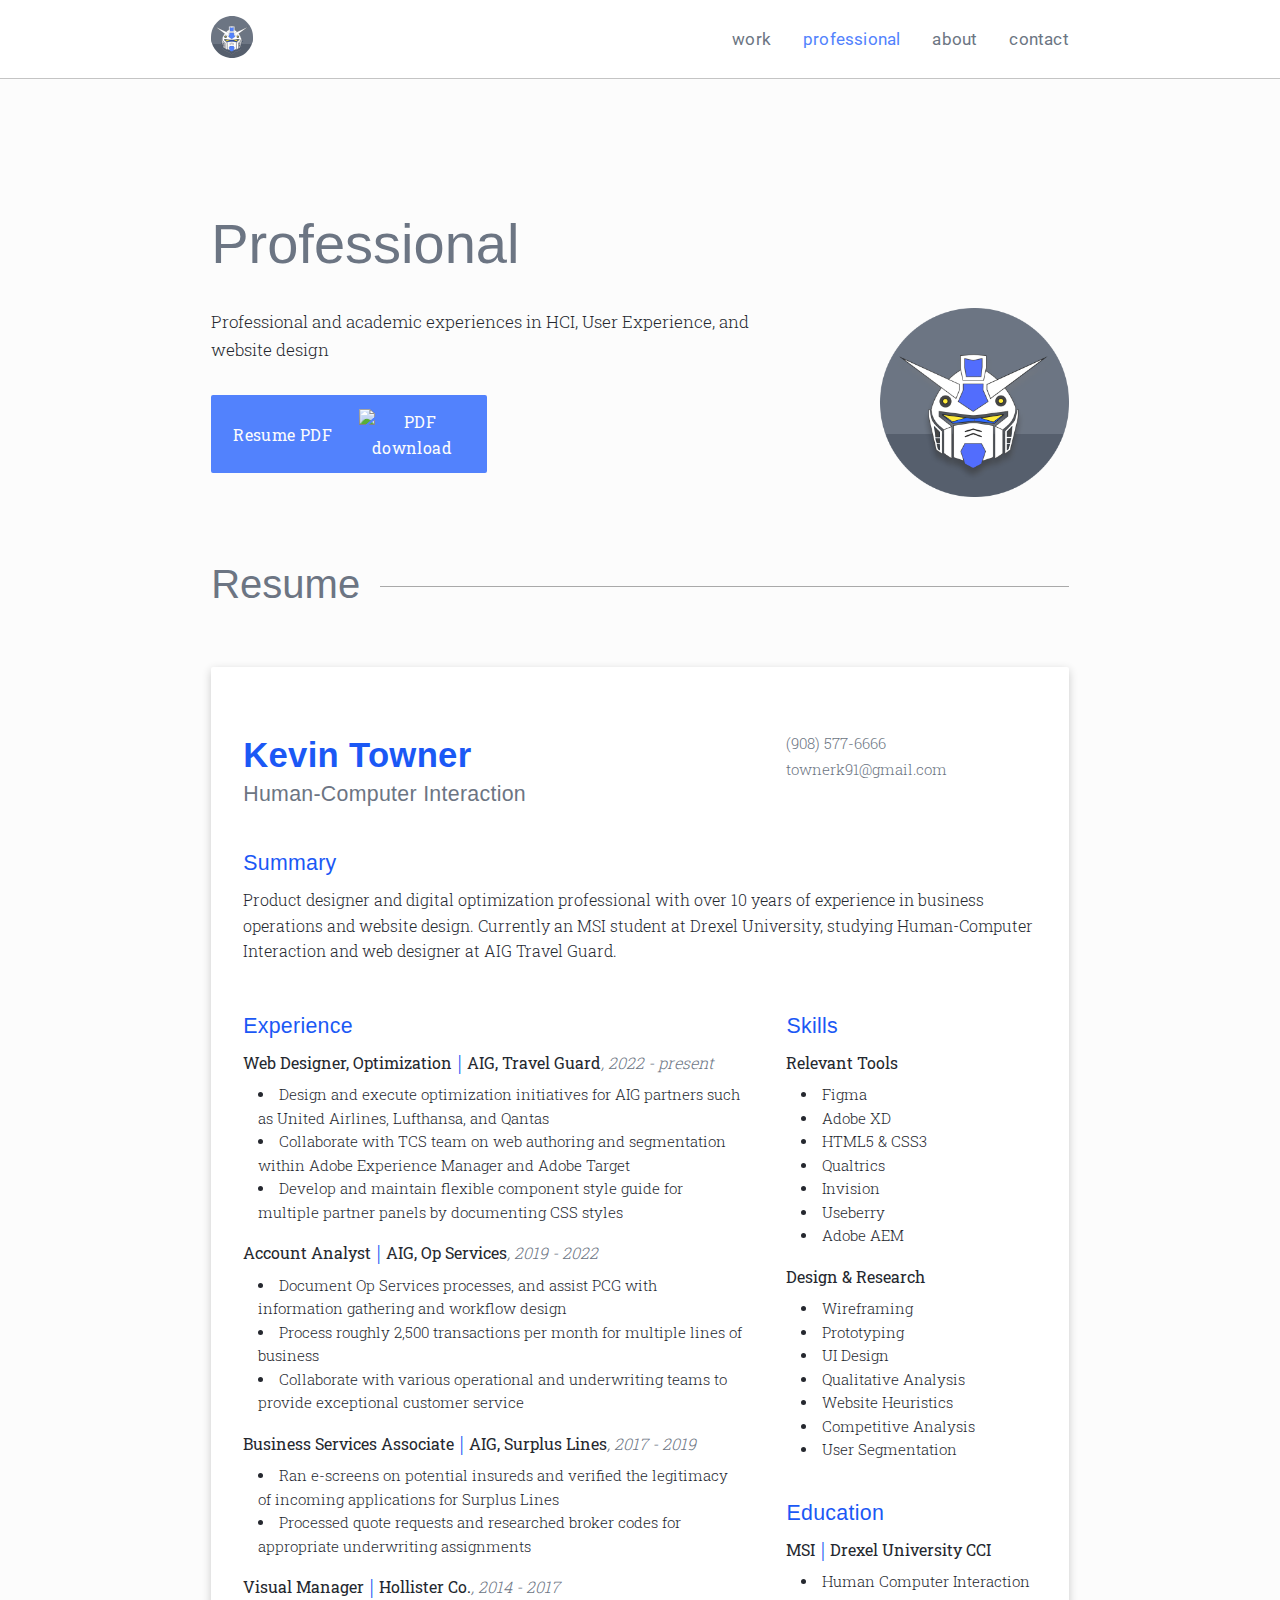
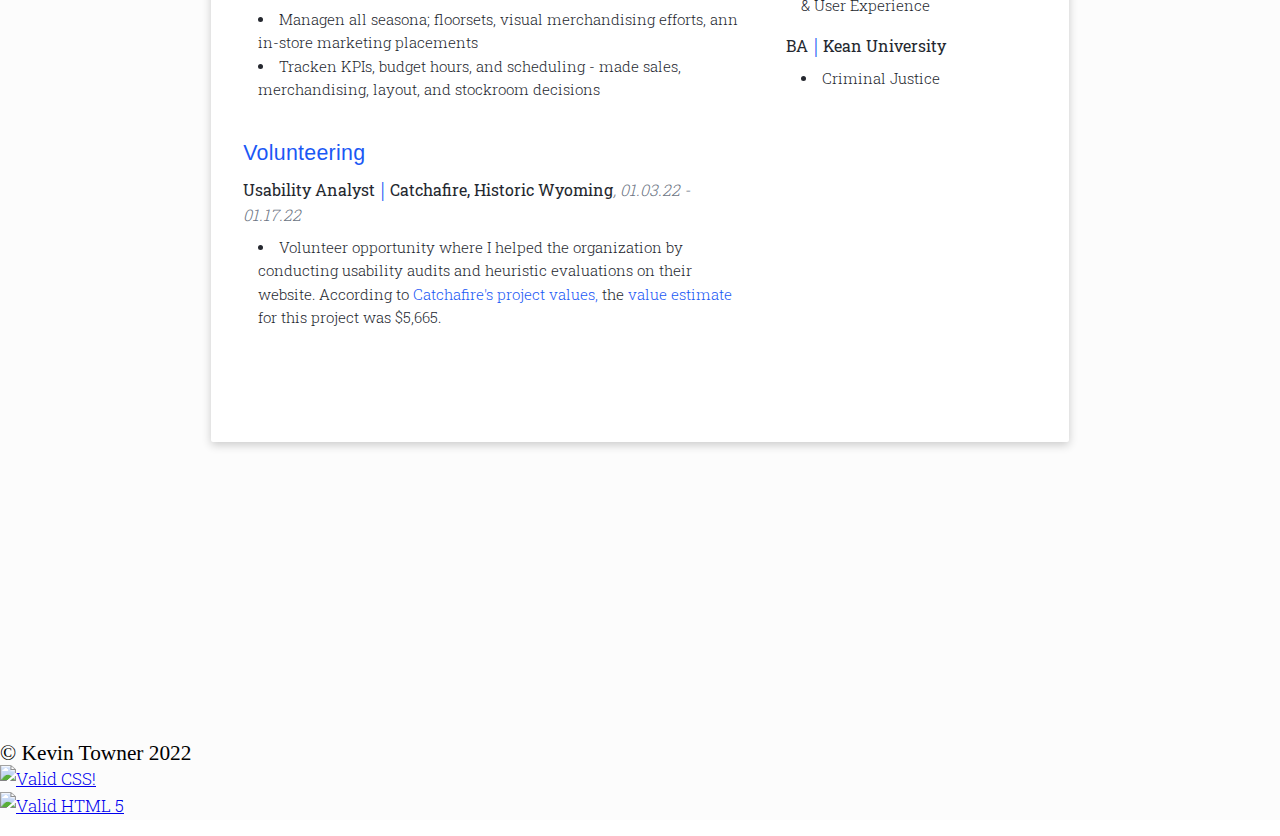
==== public/professional.html @ 89727ced "gege" ====
<!DOCTYPE html>
<html lang="en">
<head>

  <!--meta-->
  <meta charset="UTF-8">
  <meta name="viewport" content="width=device-width, initial-scale=1.0">
  <meta http-equiv="X-UA-Compatible" content="ie=edge">

  <!--FAVICON-->
  <link rel="apple-touch-icon" sizes="180x180" href="../assets/images/branding/favicon_io/apple-touch-icon.png">
  <link rel="icon" type="image/png" sizes="32x32" href="../assets/images/branding/favicon_io/apple-touch-icon.png">
  <link rel="icon" type="image/png" sizes="16x16" href="../assets/images/branding/favicon_io/apple-touch-icon.png">
  <link rel="manifest" href="favicon_io/site.webmanifest">

  <!--Style-->
  <link rel="stylesheet" type="text/css" href="../assets/css/reset.css">
  <link rel="stylesheet" type="text/css" href="../assets/css/nav/style.css">
  <link rel="stylesheet" type="text/css" href="../assets/css/nav/media.css">
  <link rel="stylesheet" type="text/css" href="../assets/css/professional/style.css">
  <link rel="stylesheet" type="text/css" href="../assets/css/professional/media.css">
  <link rel="stylesheet" type="text/css" href="../assets/css/foot/style.css">
  <link rel="stylesheet" type="text/css" href="../assets/css/foot/media.css">

  <!--fonts-->
<link rel="preconnect" href="https://fonts.googleapis.com">
<link rel="preconnect" href="https://fonts.gstatic.com" crossorigin>
<link href="https://fonts.googleapis.com/css2?family=Libre+Barcode+39+Extended&family=Roboto+Slab:wght@100;200;300;400;500&family=Roboto:wght@100;300;400;500;700;900&display=swap" rel="stylesheet">

  <!-- Global site tag (gtag.js) - Google Analytics -->
<script async src="https://www.googletagmanager.com/gtag/js?id=G-0P7SDXF3EZ"></script>
<script>
  window.dataLayer = window.dataLayer || [];

  function gtag() {
    dataLayer.push(arguments);
  }
  gtag('js', new Date());

  gtag('config', 'G-0P7SDXF3EZ');
</script>


  <title>Resume</title>

</head>
<body>
  <nav>
    <div class="navigation-section" id="navigation-left">
      <a style="margin-bottom:0;" href= "../index.html"><img id="logo" src="../assets/images/branding/gundam-logo.svg" alt="mini gundam logo"></a>
      <!-- <span class="barcode">KEVIN</span> -->
    </div>
    <div class="navigation-section" id="navigation-right">
      <label for="toggle">☰</label>
      <input type="checkbox" id="toggle">
      <ul id="menu">
        <li><a id="anchor-work" href= "work.html">work</a></li>
        <li><a style="color:#5282FD;" id="anchor-resume" href="resume.html">professional</a></li>
        <li><a id="anchor-about" href = "about.html">about</a></li>
        <li><a id="anchor-contact" href= "contact.html">contact</a></li>
      </ul>
    </div>
  </nav>
  <div class="container-screen_content-67">
    <div id="headline"><h1>Professional</h1></div>
    <div class="row" id="row-header">
      <div>
        <!-- <h4>Welcome to my page</h4> -->
        <p>Professional and academic experiences in HCI, User Experience, and website design</p>
        <div class="button-row">
          <form rel="link to resume" target="_blank" action="../assets/images/misc/resume-mast.pdf">
            <button id="button-1" class="button-CTA">
              <span>Resume PDF</span>
              <span><img src="../assets/images/branding/pdf.png" alt="PDF download"></span>
            </button>
          </form>
        </div>
      </div>
      <div>
        <a target="blank" rel="Gundam inspired logo" href="">
          <img id="gundam-logo" src="../assets/images/branding/RX-78-2_blue.png" alt="Gundam inspired logo created in Figma">
        </a>
      </div>
      <div id="row-case_studies-anchor"></div><!--Anchor - Projects-->
    </div>
    <h2><span>Resume</span></h2>
    <div class="row" id="row-resume_content">
      <div class="row-70_30-primary">
        <div>
          <h4>Kevin Towner</h4>
          <h5 id="header-h5">Human-Computer Interaction</h5>
        </div>
        <div>
          <ul>
            <li><a href="tel:19085776666">(908) 577-6666</a></li>
            <li><a href="emailto:kevintowner@gmail.com">townerk91@gmail.com</a></li>
          </ul>
        </div>
      </div>
      <div class="row-100-primary">
        <h5>Summary</h5>
        <p>Product designer and digital optimization professional with over 10 years of experience in business operations and website design. Currently an MSI student at Drexel University, studying Human-Computer Interaction and web designer at AIG Travel Guard.</p>
      </div>
      <div class="row-70_30-primary">
        <div id="column-jobs">
          <h5>Experience</h5>
          <div>
            <span class="job-title">Web Designer, Optimization</span><span class="divider"> | </span><span class="company-name">AIG, Travel Guard</span><span class="job-dates">, 2022 - present</span>
            <ul>
              <li>Design and execute optimization initiatives for AIG partners such as United Airlines, Lufthansa, and Qantas</li>
              <li>Collaborate with TCS team on web authoring and segmentation within Adobe Experience Manager and Adobe Target</li>
              <li>Develop and maintain flexible component style guide for multiple partner panels by documenting CSS styles</li>
            </ul>
          </div>
          <div>
            <span class="job-title">Account Analyst</span><span class="divider"> | </span><span class="company-name">AIG, Op Services</span><span class="job-dates">, 2019 - 2022</span>
            <ul>
              <li>Document Op Services processes, and assist PCG with information gathering and workflow design</li>
              <li>Process roughly 2,500 transactions per month for multiple lines of business</li>
              <li>Collaborate with various operational and underwriting teams to provide exceptional customer service</li>
            </ul>
          </div>
          <div>
            <span class="job-title">Business Services Associate</span><span class="divider"> | </span><span class="company-name">AIG, Surplus Lines</span><span class="job-dates">, 2017 - 2019</span>
            <ul>
              <li>Ran e-screens on potential insureds and verified the legitimacy of incoming applications for Surplus Lines</li>
              <li> Processed quote requests and researched broker codes for appropriate underwriting assignments</li>
            </ul>
          </div>
          <div>
            <span class="job-title">Visual Manager</span><span class="divider"> | </span><span class="company-name">Hollister Co.</span><span class="job-dates">, 2014 - 2017</span>
            <ul>
              <li>Managen all seasona; floorsets, visual merchandising efforts, ann in-store marketing placements</li>
              <li>Tracken KPIs, budget hours, and scheduling - made sales, merchandising, layout, and stockroom decisions</li>
            </ul>
          </div>
          <br>
          <h5>Volunteering</h5>
          <div>
            <span class="job-title">Usability Analyst</span><span class="divider"> | </span><span class="company-name">Catchafire, Historic Wyoming</span><span class="job-dates">, 01.03.22 -   01.17.22</span>
            <ul>
              <li>Volunteer opportunity where I helped the organization by conducting usability audits and heuristic evaluations on their website. According to <a target="_blank" href="https://www.catchafire.org/blog/evolving-how-we-calculate-catchafires-project-values-8eaa200b906/">Catchafire's project values, </a>the <a target="_blank" href="https://www.catchafire.org/impact/match/2913393/alliance-for-historic-wyoming--website-usability-audit/">value estimate </a>for this project was $5,665.</li>
            </ul>
          </div>
        </div>
        <div id="column-skills">
          <h5>Skills</h5>
          <div>
            <span class="job-title">Relevant Tools</span>
            <ul>
              <li>Figma</li>
              <li>Adobe XD</li>
              <li>HTML5 &amp; CSS3</li>
              <li>Qualtrics</li>
              <li>Invision</li>
              <li>Useberry</li>
              <li>Adobe AEM</li>
            </ul>
          </div>
          <div>
            <span class="job-title">Design &amp; Research</span>
            <ul>
              <li>Wireframing</li>
              <li>Prototyping</li>
              <li>UI Design</li>
              <li>Qualitative Analysis</li>
              <li>Website Heuristics</li>
              <li>Competitive Analysis</li>
              <li>User Segmentation</li>
            </ul>
          </div>
          <br>
          <h5>Education</h5>
          <div>
            <span class="job-title">MSI</span><span class="divider"> | </span><span class="company-name">Drexel University CCI</span>
            <ul>
              <li>Human Computer Interaction &amp; User Experience</li>
            </ul>
          </div>
          <div>
            <span class="job-title">BA</span><span class="divider"> | </span><span class="company-name">Kean University</span>
            <ul>
              <li>Criminal Justice</li>
            </ul>
          </div>
        </div>
      </div>
    </div>
  </div>
  <footer>
    <div>
      <span class = "copyright">&copy; Kevin Towner 2022</span>
      <ul>
        <li>
          <a target="_blank" href="https://jigsaw.w3.org/css-validator/validator?uri=https://kevin-towner.github.io/website_2022/public/resume.html">
            <img style="border:0;width:54px;height:32px" src="../assets/images/misc/validate-css.png" alt="Valid CSS!">
          </a>
        </li>
        <li>
          <a target="_blank" href="https://validator.w3.org/nu/?doc=https://kevin-towner.github.io/website_2022/public/resume.html">
          <img src="../assets/images/misc/validate-html.png" alt="Valid HTML 5" style="border:0;width:54px;height:32px">
          </a>
        </li>
      </ul>
    </div>
  </footer>
</body>
</html>
---- assets/css/nav/style.css ----
nav{
    display:flex;
    flex-direction:row;
    justify-content:space-between;
    padding:16px 0 16px 0;
    background-color:#FFF;
    width:100%;
    border-bottom:1px solid #c4c4c4;
    top:0;
    position:fixed;
    z-index:1;
    align-items:center;
  }
  
  label{
    margin:auto;
    text-align:center;
    display:none;
  }
  
  .barcode{
    margin-left:16.5vw;
    font-size: 24pt;
    color:#565F6D;
    font-weight:400;
    font-family: 'Libre Barcode 39 Extended', cursive;
  }
  
  #navigation-left{
    align-items:center;
  
  }
  #navigation-right{
    align-items:center;
  }
  #logo{
    height:42px;
    margin-left:16.5vw;
  }
  #navigation-h1{
    font-size:16.5pt;
    font-weight:400;
    color:#B41AB7;
    margin-left:1em;
    display:none;
  }
  
  #toggle{
    display:none;
  }
  
  #menu{
    display:inline-flex;
    margin:0;
    /* margin-right:3vw; */
    margin-right:16.5vw;
    list-style-type:none;
  }
  #menu > li:nth-child(1){
    margin-right:32px;
    justify-content:space-between;
  }
  #menu > li:nth-child(2){
    margin-right:32px;
  }
  #menu > li:nth-child(3){
    margin-right:32px;
  }
  
  #menu > li > a{
    font-size: 13pt;
    color:#6C7583;
    font-weight:400;
    font-family: 'Roboto', sans-serif;
    letter-spacing:.2px;
    text-decoration:none;
    transition:.5s;
  }
  
  #menu > li > a:hover{
    color:#0047FF;
  }
  
  /* .font-bold-nav{
    font-weight:400 !important;
    color:#0047FF !important;
  } */
---- assets/css/nav/media.css ----
@media screen  and (min-width:1824px) {
    nav{
  
    }
  
    #logo{
      margin-left:25vw;
    }
    #menu{
      margin-right:25vw;
    }
  }
  
  @media screen and (max-width:1281px) { /* big landscape tablets, laptops, and desktops */
  
  }
  
  @media screen and (max-width:1025px) {
  
    label{
      margin:auto;
      text-align:center;
      display:none;
    }
    #logo{
      margin-left:16.7vw;
      margin-left:5vw;
    }
  
    #toggle{
      display:none;
      margin-left:5vw;
    }
  
    #menu{
      margin-right:5vw;
    }
  }
  
  
  @media screen and (max-width:801px)  { /* tablet, landscape iPad, lo-res laptops ands desktops */
    #logo{
      height:32px;
      margin-left:5vw;
    }
  }
  
  @media screen and (max-width:600px)  { /* portrait tablets, portrait iPad, e-readers (Nook/Kindle), landscape 800x480 phones (Android) */
  
  
    #logo{
      height:40px;
      margin-left:10vw;
    }
  
    #menu{
      margin-right:5vw;
      padding:0;
    }
    /* nav{
      width:100%;
      position:fixed;
      z-index:1;
      background-color:#fff;
      margin:0;
      padding:15px 0 15px 0;
      box-shadow: none;
      border-bottom:0;
    } */
  }
  
  @media screen and (max-width:600px)  { /* smartphones, portrait iPhone, portrait 480x320 phones (Android) */
    label{
      display:block;
      cursor:pointer;
      font-size:32px;
      color:#8e8e8e;
      float:right;
      margin-right:10vw;
    }
    label:hover{
      color:#7558C8;
    }
  
    nav{
      width:100%;
      position:fixed;
      z-index:1;
      background-color:#fff;
      margin:0;
      padding:5px 0 6px 0;
    }
  
    #navigation-h1{
      display:block;
    }
  
    #logo{
    }
  
    #home-container-all{
      display:grid;width:100%;
      margin:auto;
    }
  
    #toggle{
      display: none;
      height:32px;
      margin-right:10vw !important;
    }
  
    #menu{
      display:none;
      height:24px;
      margin-right:10vw;
    }
  
    #toggle:checked + #menu{
      display:block;
      z-index:1;
      position:absolute;
      height:500vh;
      margin-top:2.5em;
      background-color:#fff;
      text-align:center;
      width:100%;
      left:0;
      top:0;
    }
  
  
    #menu > li > a {
      display:block;
      font-size:18pt;
      padding:36px 0 36px 0;
      text-align: center
    }
    #menu > li:nth-child(1){
      margin-right:0em;
    }
    #menu > li:nth-child(2){
      margin-right:0em;
    }
    #menu > li:nth-child(3){
      margin-right:0em;
    }
    #menu > li:nth-child(4){
      margin-right:0em;
    }
    #menu > li:nth-child(5){
      margin-right:0em;
    }
  
    #anchor-index{
      padding:0  0 0;
    }
  
    #anchor-about{
      padding:0 0 0 0;
    }
  
    #anchor-portfolio{
      padding:0 0 0 0;
    }
  
    #anchor-contact{
      padding:0 0 0 0;
    }
  
  }
---- assets/css/professional/style.css ----
@keyframes fadeInAnimation {
    0% {
      opacity: 0;
    }
    100% {
      opacity: 1;
    }
  }
  /* - - - -CONTAINERS - - - - - */
  .container-screen_content-67 {
    display: flex;
    flex-direction: column;
    padding: 24vh 0 24vh 0;
    width: 67%;
    margin: auto;
    animation: fadeInAnimation ease 1.3s;
    animation-iteration-count: 1;
    animation-fill-mode: forwards;
  }
  .container-body-100 {
    margin: 0 auto;
    background: #FCFCFC;
    z-index: 0;
    min-height: 100%;
  }
  .row {
    margin-bottom: 4em;
  }
  .row-33_33_33-primary {
    display: grid;
    grid-template-columns: 1fr 1fr 1fr;
    grid-gap: 0.5em;
  }
  .row-33_33_33-primary div a {
    position: relative;
    display: inline-block;
    vertical-align: middle;
    margin: 0;
  }
  .row-33_33_33-primary div a img {
    max-width: 100%;
    min-width: 100%;
    min-height: 250px;
    border-radius: 2px;
  }
  .row-33_33_33-primary div a h4 {
    line-height: initial;
    text-align: center;
    top: 0;
    left: 0;
    right: 0;
    bottom: 0;
    margin: auto;
    position: absolute;
    background: #1B58F5;
    color: #fff;
    opacity: 0;
    transition: 0.3s;
    margin-block-end: 0;
    padding: 20% 1em 0 1em;
  }
  .row-33_33_33-primary div a h4 span {
    font-weight: 300;
    font-size: 14pt;
    width: 90%;
    padding-top: 0;
  }
  .row-33_33_33-primary div a h4:hover {
    opacity: 0.92;
  }
  .row-33_33_33-primary div .font-caption {
    display: none;
  }
  .row-70_30-primary {
    display: grid;
    grid-template-columns: 2fr 1fr;
    grid-gap: 2em;
    margin-bottom: 1.5em;
  }
  .row-100-primary {
    display: grid;
    grid-template-columns: 1fr;
    margin-bottom: 1.5em;
  }
  .image-column {
    display: flex;
    flex-direction: column;
  }
  /* - - - - FONTS - - - - - - */
  .font-heading_text-h1 {
    font-family: 'Roboto Flex', sans-serif;
    font-weight: 400;
    font-size: 42pt;
    color: #6C7583;
    margin: 0 0 36px;
  }
  .font-heading_text-h2 {
    font-family: 'Roboto Flex', sans-serif;
    font-weight: 400;
    font-size: 30pt;
    text-align: left;
    color: #6C7583;
    border-bottom: 1px solid #a9a9a9;
    line-height: 0.1em;
    margin: 0 0 2em 0;
  }
  .font-heading_text-h2 span {
    background: #FCFCFC;
    padding: 0 0.5em 0 0px;
  }
  .font-heading_text-h3 {
    font-family: 'Roboto Flex', sans-serif;
    font-weight: 300;
    font-size: 26pt;
    margin: 0 0 18px 0;
    text-align: left;
    line-height: 140%;
    color: #6C7583;
  }
  .font-heading_text-h4 {
    font-family: 'Roboto Flex', sans-serif;
    font-weight: 600;
    font-size: 20pt;
    letter-spacing: 0.3px;
    margin: 0 0 12px 0;
    text-align: left;
    line-height: 140%;
    color: #6C7583;
  }
  .font-heading_text-h5 {
    font-family: 'Roboto Flex', sans-serif;
    font-weight: 500;
    font-size: 16pt;
    letter-spacing: 0.3px;
    margin: 0 0 12px 0;
    text-align: left;
    line-height: 140%;
    color: #6C7583;
  }
  .font-body_text-p {
    font-family: 'Roboto Slab', serif;
    margin: 0;
    font-size: 13pt;
    line-height: 160%;
    font-weight: 300;
    color: #25282F;
    margin: 0 0 16px 0;
  }
  .font-hyperlink_text {
    font-family: 'Roboto Slab', serif;
    margin: 0;
    font-size: 13pt;
    line-height: 160%;
    color: #25282F;
    margin: 0 0 16px 0;
    text-decoration: none;
    font-weight: 300;
    font-size: 12.5pt;
  }
  .font-hyperlink_text:hover {
    text-decoration: underline;
    color: #2E69FF;
  }
  .font-hyperlink_in-text {
    font-family: 'Roboto Slab', serif;
    margin: 0;
    font-size: 13pt;
    line-height: 160%;
    color: #25282F;
    margin: 0 0 16px 0;
    color: #2E69FF;
    text-decoration: none;
    font-weight: 300;
    font-size: 14pt;
  }
  .font-hyperlink_in-text:hover {
    text-decoration: underline;
    color: #2E69FF;
  }
  .font-caption {
    color: #25282F;
    font-family: 'Roboto Slab', serif;
    font-size: 11pt;
    line-height: 140%;
    font-weight: 300;
  }
  .font-italic {
    font-style: italic;
    font-size: 12.5pt;
  }
  .font-bold {
    font-weight: 400;
  }
  .highlight {
    font-weight: 400;
    color: #6C7583;
  }
  html {
    background: #FFF;
  }
  body {
    margin: 0 auto;
    background: #FCFCFC;
    z-index: 0;
    min-height: 100%;
    font-size: 16pt;
  }
  h1 {
    font-family: 'Roboto Flex', sans-serif;
    font-weight: 400;
    font-size: 42pt;
    color: #6C7583;
    margin: 0 0 36px;
  }
  h2 {
    font-family: 'Roboto Flex', sans-serif;
    font-weight: 400;
    font-size: 30pt;
    text-align: left;
    color: #6C7583;
    border-bottom: 1px solid #a9a9a9;
    line-height: 0.1em;
    margin: 0 0 2em 0;
  }
  h2 span {
    background: #FCFCFC;
    padding: 0 0.5em 0 0px;
  }
  h3 {
    font-family: 'Roboto Flex', sans-serif;
    font-weight: 300;
    font-size: 26pt;
    margin: 0 0 18px 0;
    text-align: left;
    line-height: 140%;
    color: #6C7583;
  }
  h4 {
    font-family: 'Roboto Flex', sans-serif;
    font-weight: 600;
    font-size: 20pt;
    letter-spacing: 0.3px;
    margin: 0 0 12px 0;
    text-align: left;
    line-height: 140%;
    color: #6C7583;
  }
  h5 {
    font-family: 'Roboto Flex', sans-serif;
    font-weight: 500;
    font-size: 16pt;
    letter-spacing: 0.3px;
    margin: 0 0 12px 0;
    text-align: left;
    line-height: 140%;
    color: #6C7583;
  }
  p {
    font-family: 'Roboto Slab', serif;
    margin: 0;
    font-size: 13pt;
    line-height: 160%;
    font-weight: 300;
    color: #25282F;
    margin: 0 0 16px 0;
  }
  ul {
    font-family: 'Roboto Slab', serif;
    margin: 0;
    font-size: 13pt;
    line-height: 160%;
    font-weight: 300;
    color: #25282F;
    margin: 0 0 16px 0;
  }
  #row-header {
    display: grid;
    grid-template-columns: 2fr 1fr;
  }
  #row-header div p {
    margin-bottom: 32px;
  }
  #row-header div a img {
    width: 66%;
    float: right;
  }
  #row-header div .button-row form button {
    background-color: #5282FD;
    border: 2px solid #5282FD;
    border-radius: 2px;
    padding: 12px 20px 10px 20px;
    transition: 0.3s;
    display: inline-flex;
    align-items: center;
  }
  #row-header div .button-row form button span {
    font-family: 'Roboto Slab', serif;
    margin: 0;
    font-size: 13pt;
    line-height: 160%;
    font-weight: 300;
    color: #25282F;
    margin: 0 0 16px 0;
    margin-bottom: 0;
    font-weight: 400;
    font-size: 12pt;
    letter-spacing: 0.4px;
    margin-left: 0;
    color: #FCFCFC;
  }
  #row-header div .button-row form button span img {
    width: 80%;
    float: right;
  }
  #row-header div .button-row form button:hover {
    color: #FFF;
    background-color: #1B58F5;
    border: 2px solid #1B58F5;
    cursor: pointer;
  }
  #row-resume_content {
    background-color: #FFF;
    padding: 3em 1.5em 3em 1.5em;
    border-radius: 2px;
    box-shadow: 0 3px 10px rgba(0, 0, 0, 0.2);
  }
  #row-resume_content h4 {
    font-size: 26pt;
    margin-bottom: 0;
    color: #1B58F5;
  }
  #row-resume_content h5 {
    font-size: 16pt;
    color: #1B58F5;
  }
  #row-resume_content div p {
    font-size: 11pt;
  }
  #row-resume_content .row-100-primary h5 {
    font-size: 16pt;
    color: #1B58F5;
    margin-bottom: 8px;
  }
  #row-resume_content .row-100-primary p {
    font-size: 12pt;
  }
  #row-resume_content .row-70_30-primary div h5 {
    font-size: 16pt;
    color: #1B58F5;
    margin-bottom: 8px;
  }
  #row-resume_content .row-70_30-primary div #header-h5 {
    color: #6C7583;
    font-weight: 500;
  }
  #row-resume_content .row-70_30-primary div ul {
    font-family: 'Roboto Slab', serif;
    margin: 0;
    font-size: 13pt;
    line-height: 160%;
    font-weight: 300;
    color: #25282F;
    margin: 0 0 16px 0;
    font-size: 11pt;
  }
  #row-resume_content .row-70_30-primary div ul li {
    line-height: 180%;
  }
  #row-resume_content .row-70_30-primary div ul li a {
    text-decoration: none;
    color: #6C7583;
    transition: 0.3s;
  }
  #row-resume_content .row-70_30-primary div ul li a:hover {
    color: #1B58F5;
  }
  #row-resume_content .row-70_30-primary div p {
    font-size: 11pt;
  }
  #row-resume_content .row-70_30-primary #column-jobs div ul {
    font-family: 'Roboto Slab', serif;
    margin: 0;
    font-size: 13pt;
    line-height: 160%;
    font-weight: 300;
    color: #25282F;
    margin: 0 0 16px 0;
    font-size: 11pt;
    list-style-position: inside;
    list-style-type: disc;
    margin-top: 8px;
  }
  #row-resume_content .row-70_30-primary #column-jobs div ul li {
    line-height: 160%;
    margin-left: 1em;
  }
  #row-resume_content .row-70_30-primary #column-jobs div ul li a {
    text-decoration: none;
    color: #1B58F5;
  }
  #row-resume_content .row-70_30-primary #column-jobs div ul li a:hover {
    text-decoration: underline;
    color: #1B58F5;
  }
  #row-resume_content .row-70_30-primary #column-jobs div .divider {
    color: #1B58F5;
  }
  #row-resume_content .row-70_30-primary #column-jobs div .job-title {
    font-family: 'Roboto Slab', serif;
    margin: 0;
    font-size: 13pt;
    line-height: 160%;
    font-weight: 300;
    color: #25282F;
    margin: 0 0 16px 0;
    font-size: 12pt;
    font-weight: 400;
  }
  #row-resume_content .row-70_30-primary #column-jobs div .company-name {
    font-family: 'Roboto Slab', serif;
    margin: 0;
    font-size: 13pt;
    line-height: 160%;
    font-weight: 300;
    color: #25282F;
    margin: 0 0 16px 0;
    font-size: 12pt;
    font-weight: 400;
  }
  #row-resume_content .row-70_30-primary #column-jobs div .job-dates {
    font-family: 'Roboto Slab', serif;
    margin: 0;
    font-size: 13pt;
    line-height: 160%;
    font-weight: 300;
    color: #25282F;
    margin: 0 0 16px 0;
    font-size: 12pt;
    font-style: italic;
    color: #6C7583;
  }
  #row-resume_content .row-70_30-primary #column-skills div ul {
    font-family: 'Roboto Slab', serif;
    margin: 0;
    font-size: 13pt;
    line-height: 160%;
    font-weight: 300;
    color: #25282F;
    margin: 0 0 16px 0;
    font-size: 11pt;
    list-style-position: inside;
    list-style-type: disc;
    margin-top: 8px;
  }
  #row-resume_content .row-70_30-primary #column-skills div ul li {
    line-height: 160%;
    margin-left: 1em;
  }
  #row-resume_content .row-70_30-primary #column-skills div ul li a {
    text-decoration: none;
    color: #25282F;
    font-weight: 400;
  }
  #row-resume_content .row-70_30-primary #column-skills div ul li a:hover {
    text-decoration: underline;
    color: #1B58F5;
  }
  #row-resume_content .row-70_30-primary #column-skills div .divider {
    color: #1B58F5;
  }
  #row-resume_content .row-70_30-primary #column-skills div .job-title {
    font-family: 'Roboto Slab', serif;
    margin: 0;
    font-size: 13pt;
    line-height: 160%;
    font-weight: 300;
    color: #25282F;
    margin: 0 0 16px 0;
    font-size: 12pt;
    font-weight: 400;
  }
  #row-resume_content .row-70_30-primary #column-skills div .company-name {
    font-family: 'Roboto Slab', serif;
    margin: 0;
    font-size: 13pt;
    line-height: 160%;
    font-weight: 300;
    color: #25282F;
    margin: 0 0 16px 0;
    font-size: 12pt;
    font-weight: 400;
  }
  #row-resume_content .row-70_30-primary #column-skills div .job-dates {
    font-family: 'Roboto Slab', serif;
    margin: 0;
    font-size: 13pt;
    line-height: 160%;
    font-weight: 300;
    color: #25282F;
    margin: 0 0 16px 0;
    font-size: 12pt;
    font-style: italic;
    color: #6C7583;
  }
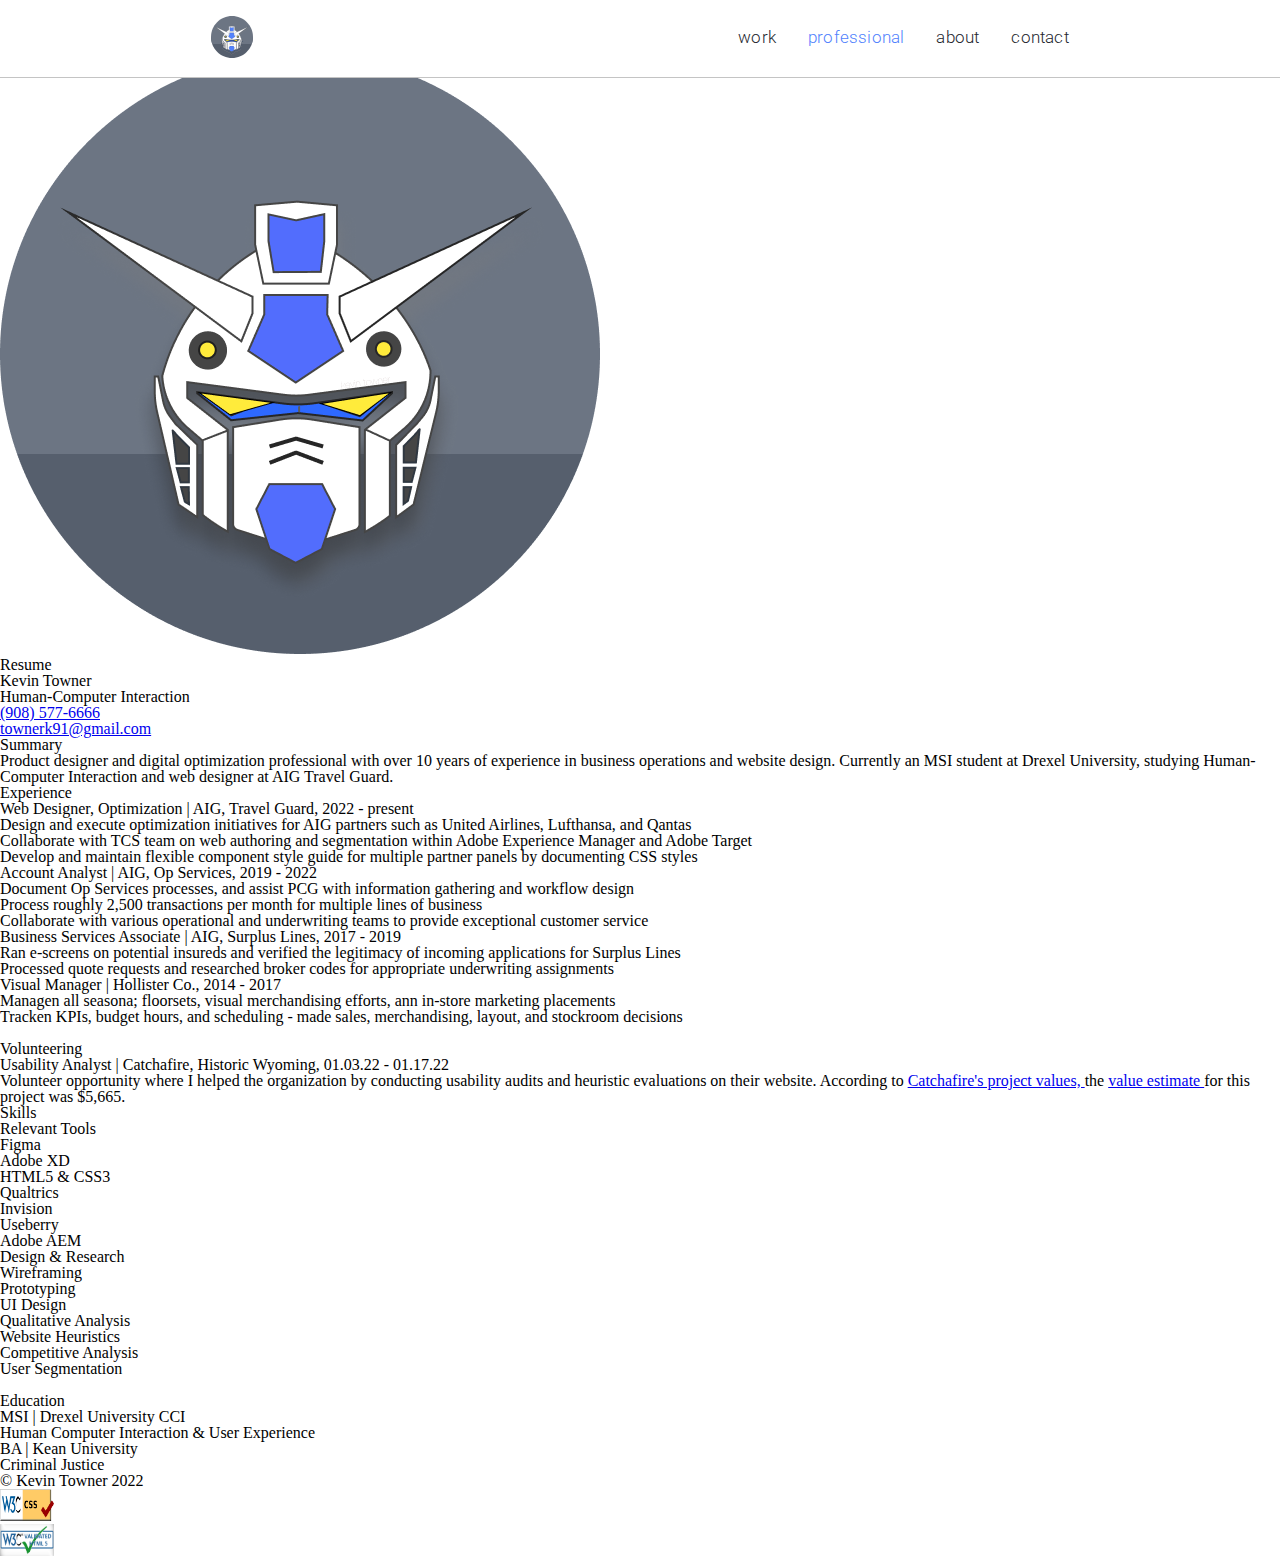
==== commit f8910523: "Save" ====
--- a/public/professional.html
+++ b/public/professional.html
@@ -1,208 +1,208 @@
-<!DOCTYPE html>
-<html lang="en">
-<head>
-
-  <!--meta-->
-  <meta charset="UTF-8">
-  <meta name="viewport" content="width=device-width, initial-scale=1.0">
-  <meta http-equiv="X-UA-Compatible" content="ie=edge">
-
-  <!--FAVICON-->
-  <link rel="apple-touch-icon" sizes="180x180" href="../assets/images/branding/favicon_io/apple-touch-icon.png">
-  <link rel="icon" type="image/png" sizes="32x32" href="../assets/images/branding/favicon_io/apple-touch-icon.png">
-  <link rel="icon" type="image/png" sizes="16x16" href="../assets/images/branding/favicon_io/apple-touch-icon.png">
-  <link rel="manifest" href="favicon_io/site.webmanifest">
-
-  <!--Style-->
-  <link rel="stylesheet" type="text/css" href="../assets/css/reset.css">
-  <link rel="stylesheet" type="text/css" href="../assets/css/nav/style.css">
-  <link rel="stylesheet" type="text/css" href="../assets/css/nav/media.css">
-  <link rel="stylesheet" type="text/css" href="../assets/css/professional/style.css">
-  <link rel="stylesheet" type="text/css" href="../assets/css/professional/media.css">
-  <link rel="stylesheet" type="text/css" href="../assets/css/foot/style.css">
-  <link rel="stylesheet" type="text/css" href="../assets/css/foot/media.css">
-
-  <!--fonts-->
-<link rel="preconnect" href="https://fonts.googleapis.com">
-<link rel="preconnect" href="https://fonts.gstatic.com" crossorigin>
-<link href="https://fonts.googleapis.com/css2?family=Libre+Barcode+39+Extended&family=Roboto+Slab:wght@100;200;300;400;500&family=Roboto:wght@100;300;400;500;700;900&display=swap" rel="stylesheet">
-
-  <!-- Global site tag (gtag.js) - Google Analytics -->
-<script async src="https://www.googletagmanager.com/gtag/js?id=G-0P7SDXF3EZ"></script>
-<script>
-  window.dataLayer = window.dataLayer || [];
-
-  function gtag() {
-    dataLayer.push(arguments);
-  }
-  gtag('js', new Date());
-
-  gtag('config', 'G-0P7SDXF3EZ');
-</script>
-
-
-  <title>Resume</title>
-
-</head>
-<body>
-  <nav>
-    <div class="navigation-section" id="navigation-left">
-      <a style="margin-bottom:0;" href= "../index.html"><img id="logo" src="../assets/images/branding/gundam-logo.svg" alt="mini gundam logo"></a>
-      <!-- <span class="barcode">KEVIN</span> -->
-    </div>
-    <div class="navigation-section" id="navigation-right">
-      <label for="toggle">☰</label>
-      <input type="checkbox" id="toggle">
-      <ul id="menu">
-        <li><a id="anchor-work" href= "work.html">work</a></li>
-        <li><a style="color:#5282FD;" id="anchor-resume" href="resume.html">professional</a></li>
-        <li><a id="anchor-about" href = "about.html">about</a></li>
-        <li><a id="anchor-contact" href= "contact.html">contact</a></li>
-      </ul>
-    </div>
-  </nav>
-  <div class="container-screen_content-67">
-    <div id="headline"><h1>Professional</h1></div>
-    <div class="row" id="row-header">
-      <div>
-        <!-- <h4>Welcome to my page</h4> -->
-        <p>Professional and academic experiences in HCI, User Experience, and website design</p>
-        <div class="button-row">
-          <form rel="link to resume" target="_blank" action="../assets/images/misc/resume-mast.pdf">
-            <button id="button-1" class="button-CTA">
-              <span>Resume PDF</span>
-              <span><img src="../assets/images/branding/pdf.png" alt="PDF download"></span>
-            </button>
-          </form>
-        </div>
-      </div>
-      <div>
-        <a target="blank" rel="Gundam inspired logo" href="">
-          <img id="gundam-logo" src="../assets/images/branding/RX-78-2_blue.png" alt="Gundam inspired logo created in Figma">
-        </a>
-      </div>
-      <div id="row-case_studies-anchor"></div><!--Anchor - Projects-->
-    </div>
-    <h2><span>Resume</span></h2>
-    <div class="row" id="row-resume_content">
-      <div class="row-70_30-primary">
-        <div>
-          <h4>Kevin Towner</h4>
-          <h5 id="header-h5">Human-Computer Interaction</h5>
-        </div>
-        <div>
-          <ul>
-            <li><a href="tel:19085776666">(908) 577-6666</a></li>
-            <li><a href="emailto:kevintowner@gmail.com">townerk91@gmail.com</a></li>
-          </ul>
-        </div>
-      </div>
-      <div class="row-100-primary">
-        <h5>Summary</h5>
-        <p>Product designer and digital optimization professional with over 10 years of experience in business operations and website design. Currently an MSI student at Drexel University, studying Human-Computer Interaction and web designer at AIG Travel Guard.</p>
-      </div>
-      <div class="row-70_30-primary">
-        <div id="column-jobs">
-          <h5>Experience</h5>
-          <div>
-            <span class="job-title">Web Designer, Optimization</span><span class="divider"> | </span><span class="company-name">AIG, Travel Guard</span><span class="job-dates">, 2022 - present</span>
-            <ul>
-              <li>Design and execute optimization initiatives for AIG partners such as United Airlines, Lufthansa, and Qantas</li>
-              <li>Collaborate with TCS team on web authoring and segmentation within Adobe Experience Manager and Adobe Target</li>
-              <li>Develop and maintain flexible component style guide for multiple partner panels by documenting CSS styles</li>
-            </ul>
-          </div>
-          <div>
-            <span class="job-title">Account Analyst</span><span class="divider"> | </span><span class="company-name">AIG, Op Services</span><span class="job-dates">, 2019 - 2022</span>
-            <ul>
-              <li>Document Op Services processes, and assist PCG with information gathering and workflow design</li>
-              <li>Process roughly 2,500 transactions per month for multiple lines of business</li>
-              <li>Collaborate with various operational and underwriting teams to provide exceptional customer service</li>
-            </ul>
-          </div>
-          <div>
-            <span class="job-title">Business Services Associate</span><span class="divider"> | </span><span class="company-name">AIG, Surplus Lines</span><span class="job-dates">, 2017 - 2019</span>
-            <ul>
-              <li>Ran e-screens on potential insureds and verified the legitimacy of incoming applications for Surplus Lines</li>
-              <li> Processed quote requests and researched broker codes for appropriate underwriting assignments</li>
-            </ul>
-          </div>
-          <div>
-            <span class="job-title">Visual Manager</span><span class="divider"> | </span><span class="company-name">Hollister Co.</span><span class="job-dates">, 2014 - 2017</span>
-            <ul>
-              <li>Managen all seasona; floorsets, visual merchandising efforts, ann in-store marketing placements</li>
-              <li>Tracken KPIs, budget hours, and scheduling - made sales, merchandising, layout, and stockroom decisions</li>
-            </ul>
-          </div>
-          <br>
-          <h5>Volunteering</h5>
-          <div>
-            <span class="job-title">Usability Analyst</span><span class="divider"> | </span><span class="company-name">Catchafire, Historic Wyoming</span><span class="job-dates">, 01.03.22 -   01.17.22</span>
-            <ul>
-              <li>Volunteer opportunity where I helped the organization by conducting usability audits and heuristic evaluations on their website. According to <a target="_blank" href="https://www.catchafire.org/blog/evolving-how-we-calculate-catchafires-project-values-8eaa200b906/">Catchafire's project values, </a>the <a target="_blank" href="https://www.catchafire.org/impact/match/2913393/alliance-for-historic-wyoming--website-usability-audit/">value estimate </a>for this project was $5,665.</li>
-            </ul>
-          </div>
-        </div>
-        <div id="column-skills">
-          <h5>Skills</h5>
-          <div>
-            <span class="job-title">Relevant Tools</span>
-            <ul>
-              <li>Figma</li>
-              <li>Adobe XD</li>
-              <li>HTML5 &amp; CSS3</li>
-              <li>Qualtrics</li>
-              <li>Invision</li>
-              <li>Useberry</li>
-              <li>Adobe AEM</li>
-            </ul>
-          </div>
-          <div>
-            <span class="job-title">Design &amp; Research</span>
-            <ul>
-              <li>Wireframing</li>
-              <li>Prototyping</li>
-              <li>UI Design</li>
-              <li>Qualitative Analysis</li>
-              <li>Website Heuristics</li>
-              <li>Competitive Analysis</li>
-              <li>User Segmentation</li>
-            </ul>
-          </div>
-          <br>
-          <h5>Education</h5>
-          <div>
-            <span class="job-title">MSI</span><span class="divider"> | </span><span class="company-name">Drexel University CCI</span>
-            <ul>
-              <li>Human Computer Interaction &amp; User Experience</li>
-            </ul>
-          </div>
-          <div>
-            <span class="job-title">BA</span><span class="divider"> | </span><span class="company-name">Kean University</span>
-            <ul>
-              <li>Criminal Justice</li>
-            </ul>
-          </div>
-        </div>
-      </div>
-    </div>
-  </div>
-  <footer>
-    <div>
-      <span class = "copyright">&copy; Kevin Towner 2022</span>
-      <ul>
-        <li>
-          <a target="_blank" href="https://jigsaw.w3.org/css-validator/validator?uri=https://kevin-towner.github.io/website_2022/public/resume.html">
-            <img style="border:0;width:54px;height:32px" src="../assets/images/misc/validate-css.png" alt="Valid CSS!">
-          </a>
-        </li>
-        <li>
-          <a target="_blank" href="https://validator.w3.org/nu/?doc=https://kevin-towner.github.io/website_2022/public/resume.html">
-          <img src="../assets/images/misc/validate-html.png" alt="Valid HTML 5" style="border:0;width:54px;height:32px">
-          </a>
-        </li>
-      </ul>
-    </div>
-  </footer>
-</body>
-</html>
+<!DOCTYPE html>
+<html lang="en">
+<head>
+
+  <!--meta-->
+  <meta charset="UTF-8">
+  <meta name="viewport" content="width=device-width, initial-scale=1.0">
+  <meta http-equiv="X-UA-Compatible" content="ie=edge">
+
+  <!--FAVICON-->
+  <link rel="apple-touch-icon" sizes="180x180" href="../assets/images/branding/favicon_io/apple-touch-icon.png">
+  <link rel="icon" type="image/png" sizes="32x32" href="../assets/images/branding/favicon_io/apple-touch-icon.png">
+  <link rel="icon" type="image/png" sizes="16x16" href="../assets/images/branding/favicon_io/apple-touch-icon.png">
+  <link rel="manifest" href="favicon_io/site.webmanifest">
+
+  <!--Style-->
+  <link rel="stylesheet" type="text/css" href="../assets/css/reset.css">
+  <link rel="stylesheet" type="text/css" href="../assets/css/nav/style.css">
+  <link rel="stylesheet" type="text/css" href="../assets/css/nav/media.css">
+  <link rel="stylesheet" type="text/css" href="../assets/css/resume/style.css">
+  <link rel="stylesheet" type="text/css" href="../assets/css/resume/media.css">
+  <link rel="stylesheet" type="text/css" href="../assets/css/foot/style.css">
+  <link rel="stylesheet" type="text/css" href="../assets/css/foot/media.css">
+
+  <!--fonts-->
+<link rel="preconnect" href="https://fonts.googleapis.com">
+<link rel="preconnect" href="https://fonts.gstatic.com" crossorigin>
+<link href="https://fonts.googleapis.com/css2?family=Libre+Barcode+39+Extended&family=Roboto+Slab:wght@100;200;300;400;500&family=Roboto:wght@100;300;400;500;700;900&display=swap" rel="stylesheet">
+
+  <!-- Global site tag (gtag.js) - Google Analytics -->
+<script async src="https://www.googletagmanager.com/gtag/js?id=G-0P7SDXF3EZ"></script>
+<script>
+  window.dataLayer = window.dataLayer || [];
+
+  function gtag() {
+    dataLayer.push(arguments);
+  }
+  gtag('js', new Date());
+
+  gtag('config', 'G-0P7SDXF3EZ');
+</script>
+
+
+  <title>Resume</title>
+
+</head>
+<body>
+  <nav>
+    <div class="navigation-section" id="navigation-left">
+      <a style="margin-bottom:0;" href= "../index.html"><img id="logo" src="../assets/images/branding/gundam-logo.svg" alt="mini gundam logo"></a>
+      <!-- <span class="barcode">KEVIN</span> -->
+    </div>
+    <div class="navigation-section" id="navigation-right">
+      <label for="toggle">☰</label>
+      <input type="checkbox" id="toggle">
+      <ul id="menu">
+        <li><a id="anchor-work" href= "work.html">work</a></li>
+        <li><a style="color:#5282FD;" id="anchor-resume" href="resume.html">professional</a></li>
+        <li><a id="anchor-about" href = "about.html">about</a></li>
+        <li><a id="anchor-contact" href= "contact.html">contact</a></li>
+      </ul>
+    </div>
+  </nav>
+  <div class="container-screen_content-67">
+    <div id="headline"><h1>Professional</h1></div>
+    <div class="row" id="row-header">
+      <div>
+        <!-- <h4>Welcome to my page</h4> -->
+        <p>Professional and academic experiences in HCI, User Experience, and website design</p>
+        <div class="button-row">
+          <form rel="link to resume" target="_blank" action="../assets/images/misc/resume-mast.pdf">
+            <button id="button-1" class="button-CTA">
+              <span>Resume PDF</span>
+              <span><img src="../assets/images/branding/pdf.png" alt="PDF download"></span>
+            </button>
+          </form>
+        </div>
+      </div>
+      <div>
+        <a target="blank" rel="Gundam inspired logo" href="">
+          <img id="gundam-logo" src="../assets/images/branding/RX-78-2_blue.png" alt="Gundam inspired logo created in Figma">
+        </a>
+      </div>
+      <div id="row-case_studies-anchor"></div><!--Anchor - Projects-->
+    </div>
+    <h2><span>Resume</span></h2>
+    <div class="row" id="row-resume_content">
+      <div class="row-70_30-primary">
+        <div>
+          <h4>Kevin Towner</h4>
+          <h5 id="header-h5">Human-Computer Interaction</h5>
+        </div>
+        <div>
+          <ul>
+            <li><a href="tel:19085776666">(908) 577-6666</a></li>
+            <li><a href="emailto:kevintowner@gmail.com">townerk91@gmail.com</a></li>
+          </ul>
+        </div>
+      </div>
+      <div class="row-100-primary">
+        <h5>Summary</h5>
+        <p>Product designer and digital optimization professional with over 10 years of experience in business operations and website design. Currently an MSI student at Drexel University, studying Human-Computer Interaction and web designer at AIG Travel Guard.</p>
+      </div>
+      <div class="row-70_30-primary">
+        <div id="column-jobs">
+          <h5>Experience</h5>
+          <div>
+            <span class="job-title">Web Designer, Optimization</span><span class="divider"> | </span><span class="company-name">AIG, Travel Guard</span><span class="job-dates">, 2022 - present</span>
+            <ul>
+              <li>Design and execute optimization initiatives for AIG partners such as United Airlines, Lufthansa, and Qantas</li>
+              <li>Collaborate with TCS team on web authoring and segmentation within Adobe Experience Manager and Adobe Target</li>
+              <li>Develop and maintain flexible component style guide for multiple partner panels by documenting CSS styles</li>
+            </ul>
+          </div>
+          <div>
+            <span class="job-title">Account Analyst</span><span class="divider"> | </span><span class="company-name">AIG, Op Services</span><span class="job-dates">, 2019 - 2022</span>
+            <ul>
+              <li>Document Op Services processes, and assist PCG with information gathering and workflow design</li>
+              <li>Process roughly 2,500 transactions per month for multiple lines of business</li>
+              <li>Collaborate with various operational and underwriting teams to provide exceptional customer service</li>
+            </ul>
+          </div>
+          <div>
+            <span class="job-title">Business Services Associate</span><span class="divider"> | </span><span class="company-name">AIG, Surplus Lines</span><span class="job-dates">, 2017 - 2019</span>
+            <ul>
+              <li>Ran e-screens on potential insureds and verified the legitimacy of incoming applications for Surplus Lines</li>
+              <li> Processed quote requests and researched broker codes for appropriate underwriting assignments</li>
+            </ul>
+          </div>
+          <div>
+            <span class="job-title">Visual Manager</span><span class="divider"> | </span><span class="company-name">Hollister Co.</span><span class="job-dates">, 2014 - 2017</span>
+            <ul>
+              <li>Managen all seasona; floorsets, visual merchandising efforts, ann in-store marketing placements</li>
+              <li>Tracken KPIs, budget hours, and scheduling - made sales, merchandising, layout, and stockroom decisions</li>
+            </ul>
+          </div>
+          <br>
+          <h5>Volunteering</h5>
+          <div>
+            <span class="job-title">Usability Analyst</span><span class="divider"> | </span><span class="company-name">Catchafire, Historic Wyoming</span><span class="job-dates">, 01.03.22 -   01.17.22</span>
+            <ul>
+              <li>Volunteer opportunity where I helped the organization by conducting usability audits and heuristic evaluations on their website. According to <a target="_blank" href="https://www.catchafire.org/blog/evolving-how-we-calculate-catchafires-project-values-8eaa200b906/">Catchafire's project values, </a>the <a target="_blank" href="https://www.catchafire.org/impact/match/2913393/alliance-for-historic-wyoming--website-usability-audit/">value estimate </a>for this project was $5,665.</li>
+            </ul>
+          </div>
+        </div>
+        <div id="column-skills">
+          <h5>Skills</h5>
+          <div>
+            <span class="job-title">Relevant Tools</span>
+            <ul>
+              <li>Figma</li>
+              <li>Adobe XD</li>
+              <li>HTML5 &amp; CSS3</li>
+              <li>Qualtrics</li>
+              <li>Invision</li>
+              <li>Useberry</li>
+              <li>Adobe AEM</li>
+            </ul>
+          </div>
+          <div>
+            <span class="job-title">Design &amp; Research</span>
+            <ul>
+              <li>Wireframing</li>
+              <li>Prototyping</li>
+              <li>UI Design</li>
+              <li>Qualitative Analysis</li>
+              <li>Website Heuristics</li>
+              <li>Competitive Analysis</li>
+              <li>User Segmentation</li>
+            </ul>
+          </div>
+          <br>
+          <h5>Education</h5>
+          <div>
+            <span class="job-title">MSI</span><span class="divider"> | </span><span class="company-name">Drexel University CCI</span>
+            <ul>
+              <li>Human Computer Interaction &amp; User Experience</li>
+            </ul>
+          </div>
+          <div>
+            <span class="job-title">BA</span><span class="divider"> | </span><span class="company-name">Kean University</span>
+            <ul>
+              <li>Criminal Justice</li>
+            </ul>
+          </div>
+        </div>
+      </div>
+    </div>
+  </div>
+  <footer>
+    <div>
+      <span class = "copyright">&copy; Kevin Towner 2022</span>
+      <ul>
+        <li>
+          <a target="_blank" href="https://jigsaw.w3.org/css-validator/validator?uri=https://kevin-towner.github.io/website_2022/public/resume.html">
+            <img style="border:0;width:54px;height:32px" src="../assets/images/misc/validate-css.png" alt="Valid CSS!">
+          </a>
+        </li>
+        <li>
+          <a target="_blank" href="https://validator.w3.org/nu/?doc=https://kevin-towner.github.io/website_2022/public/resume.html">
+          <img src="../assets/images/misc/validate-html.png" alt="Valid HTML 5" style="border:0;width:54px;height:32px">
+          </a>
+        </li>
+      </ul>
+    </div>
+  </footer>
+</body>
+</html>
--- a/assets/css/nav/style.css
+++ b/assets/css/nav/style.css
@@ -68,21 +68,21 @@
   }
   
   #menu > li > a{
-    font-size: 13pt;
-    color:#6C7583;
+    text-decoration: none;
+    color:#25282F;
     font-weight:400;
     font-family: 'Roboto', sans-serif;
-    letter-spacing:.2px;
-    text-decoration:none;
-    transition:.5s;
+    font-weight:300;
+    font-size:12.5pt;
+    letter-spacing: .2px;
   }
   
   #menu > li > a:hover{
-    color:#0047FF;
+    text-decoration: underline;
+    color:#1B58F5;
   }
   
   /* .font-bold-nav{
     font-weight:400 !important;
     color:#0047FF !important;
   } */
-  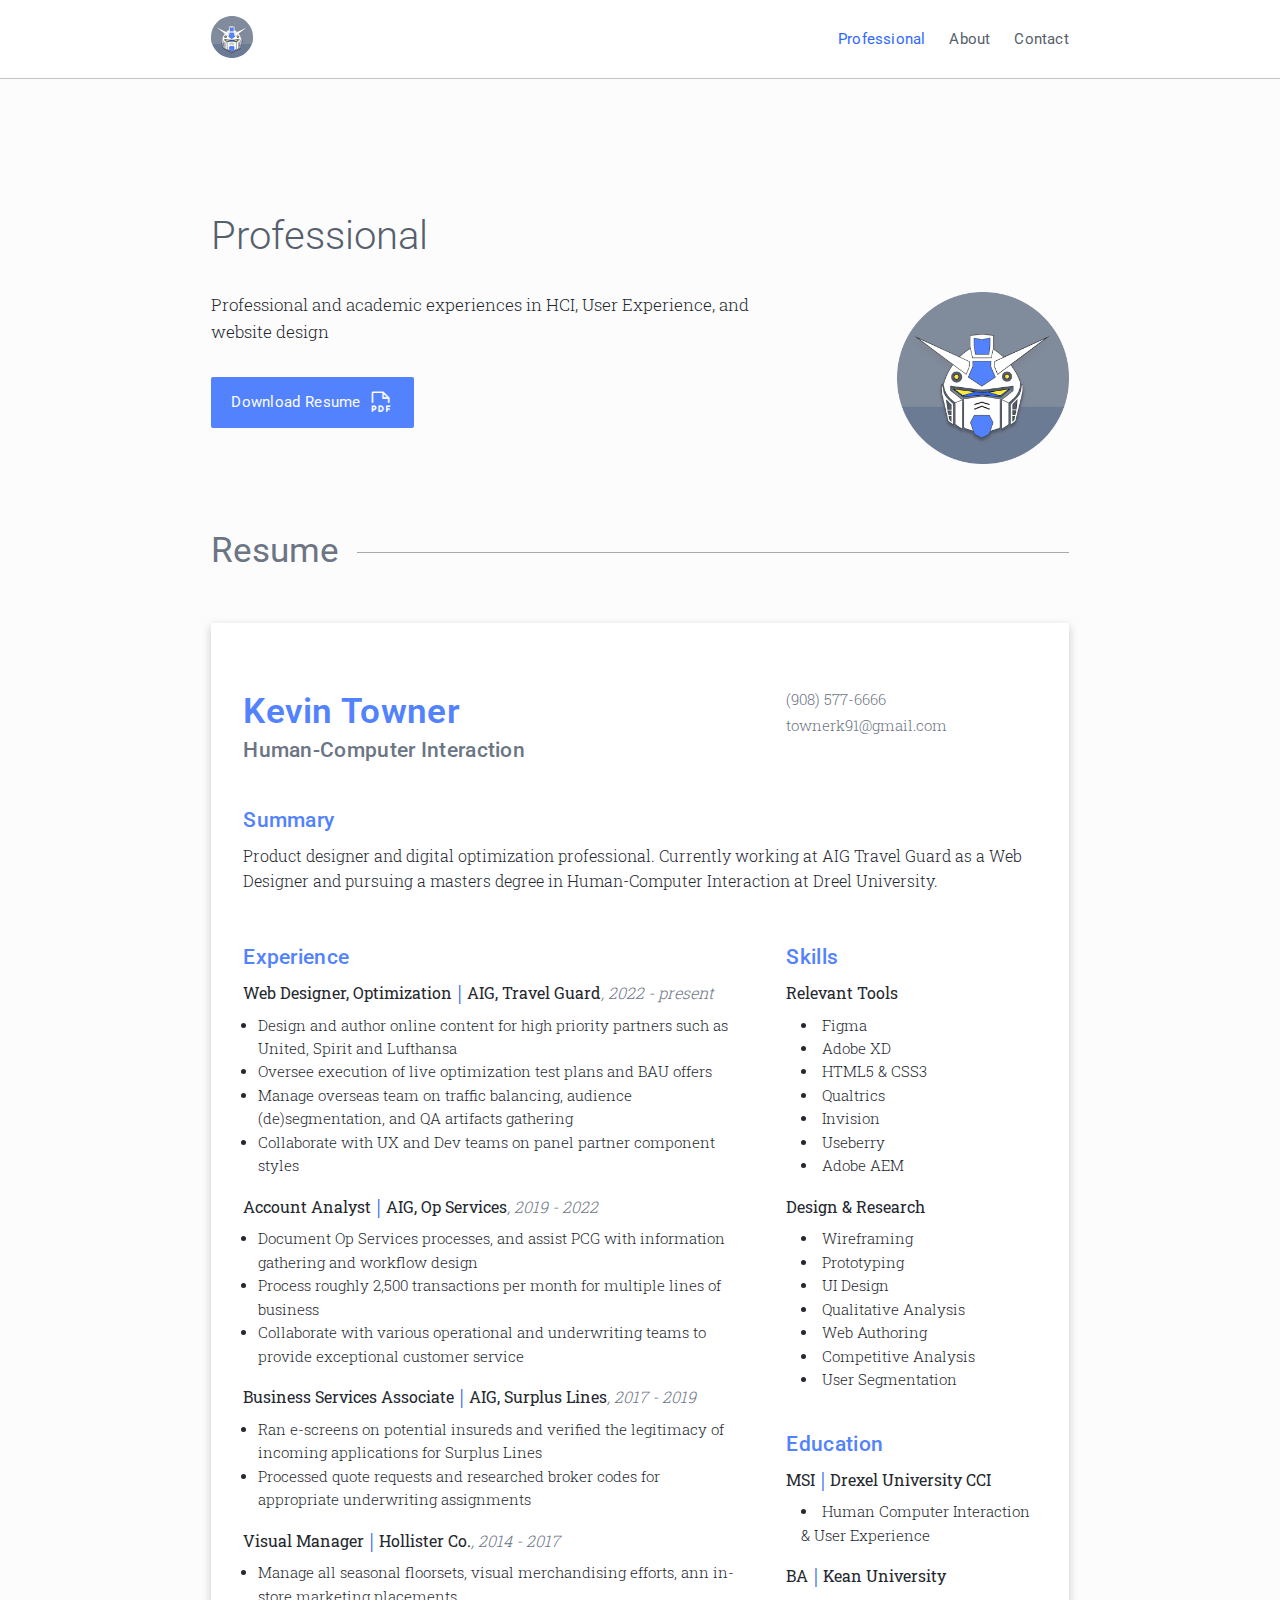
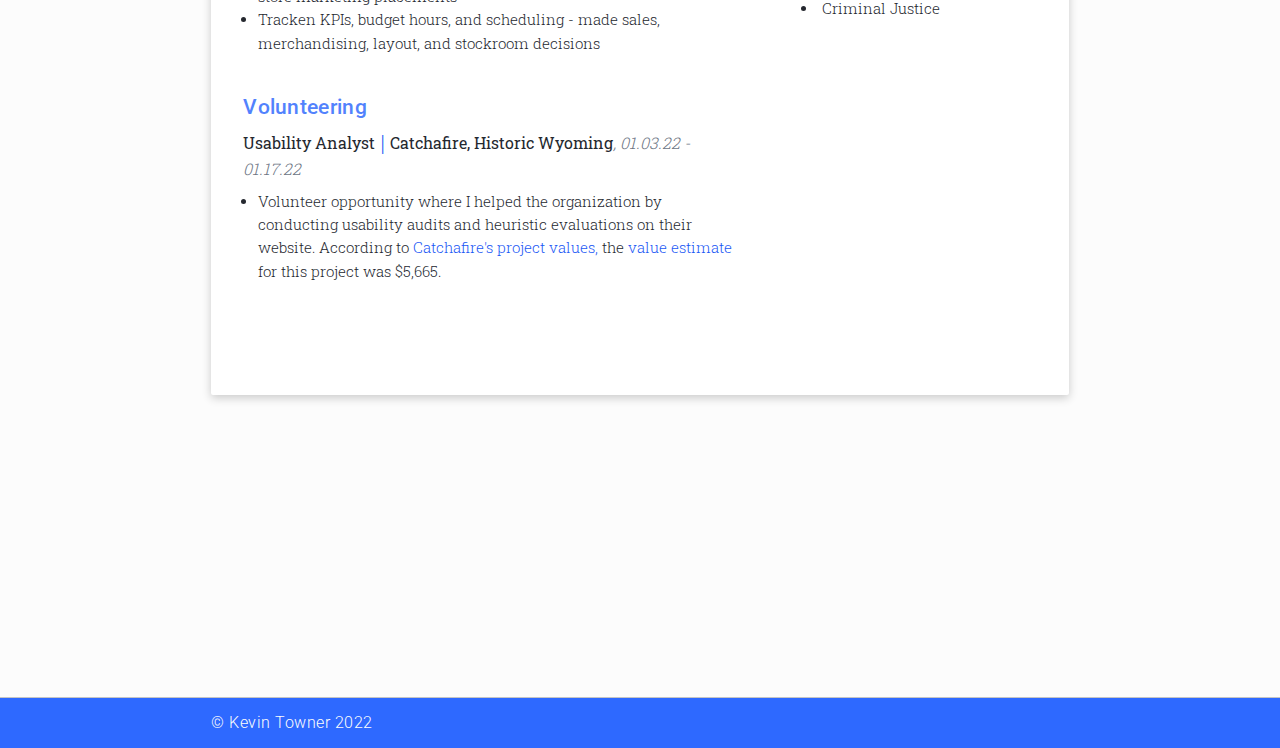
==== commit 9cceb85d: "Save" ====
--- a/public/professional.html
+++ b/public/professional.html
@@ -17,10 +17,10 @@
   <link rel="stylesheet" type="text/css" href="../assets/css/reset.css">
   <link rel="stylesheet" type="text/css" href="../assets/css/nav/style.css">
   <link rel="stylesheet" type="text/css" href="../assets/css/nav/media.css">
-  <link rel="stylesheet" type="text/css" href="../assets/css/resume/style.css">
-  <link rel="stylesheet" type="text/css" href="../assets/css/resume/media.css">
-  <link rel="stylesheet" type="text/css" href="../assets/css/foot/style.css">
-  <link rel="stylesheet" type="text/css" href="../assets/css/foot/media.css">
+  <link rel="stylesheet" type="text/css" href="../assets/css/professional/style.css">
+  <link rel="stylesheet" type="text/css" href="../assets/css/professional/media.css">
+  <link rel="stylesheet" type="text/css" href="../assets/css/footer/style.css">
+  <link rel="stylesheet" type="text/css" href="../assets/css/footer/media.css">
 
   <!--fonts-->
 <link rel="preconnect" href="https://fonts.googleapis.com">
@@ -47,17 +47,17 @@
 <body>
   <nav>
     <div class="navigation-section" id="navigation-left">
-      <a style="margin-bottom:0;" href= "../index.html"><img id="logo" src="../assets/images/branding/gundam-logo.svg" alt="mini gundam logo"></a>
+      <a style="margin-bottom:0;" href= "../index.html"><img id="logo" src="../assets/images/branding/gundam-logo0.svg" alt="mini gundam logo"></a>
       <!-- <span class="barcode">KEVIN</span> -->
     </div>
     <div class="navigation-section" id="navigation-right">
       <label for="toggle">☰</label>
       <input type="checkbox" id="toggle">
       <ul id="menu">
-        <li><a id="anchor-work" href= "work.html">work</a></li>
-        <li><a style="color:#5282FD;" id="anchor-resume" href="resume.html">professional</a></li>
-        <li><a id="anchor-about" href = "about.html">about</a></li>
-        <li><a id="anchor-contact" href= "contact.html">contact</a></li>
+        <!-- <li><a id="anchor-work" href= "work.html">Work</a></li> -->
+        <li><a style="color:#2E69FF;" id="anchor-resume" href="#">Professional</a></li>
+        <li><a id="anchor-about" href = "about.html">About</a></li>
+        <li><a id="anchor-contact" href= "contact.html">Contact</a></li>
       </ul>
     </div>
   </nav>
@@ -70,84 +70,85 @@
         <div class="button-row">
           <form rel="link to resume" target="_blank" action="../assets/images/misc/resume-mast.pdf">
             <button id="button-1" class="button-CTA">
-              <span>Resume PDF</span>
-              <span><img src="../assets/images/branding/pdf.png" alt="PDF download"></span>
+              <span>Download Resume</span>
+              <span typeof="mediaObject"><img property="contentUrl" src="../assets/images/icons/pdf.png" alt="PDF download"></span>
             </button>
           </form>
         </div>
       </div>
       <div>
         <a target="blank" rel="Gundam inspired logo" href="">
-          <img id="gundam-logo" src="../assets/images/branding/RX-78-2_blue.png" alt="Gundam inspired logo created in Figma">
+          <img id="gundam-logo" src="../assets/images/branding/gundam-image.png" alt="Gundam inspired logo created in Figma">
         </a>
       </div>
       <div id="row-case_studies-anchor"></div><!--Anchor - Projects-->
     </div>
     <h2><span>Resume</span></h2>
     <div class="row" id="row-resume_content">
-      <div class="row-70_30-primary">
+      <div itemscope itemtype="https://www.schema.org/Person" class="row-70_30-primary">
         <div>
-          <h4>Kevin Towner</h4>
-          <h5 id="header-h5">Human-Computer Interaction</h5>
+          <h4 itemprop="givenName">Kevin Towner</h4>
+          <h5 itemprop="hasOccupation" id="header-h5">Human-Computer Interaction</h5>
         </div>
         <div>
-          <ul>
-            <li><a href="tel:19085776666">(908) 577-6666</a></li>
-            <li><a href="emailto:kevintowner@gmail.com">townerk91@gmail.com</a></li>
+          <ul itemprop="contactPoints">
+            <li itemprop="telephone"><a href="tel:19085776666">(908) 577-6666</a></li>
+            <li itemprop="email"><a href="emailto:kevintowner@gmail.com">townerk91@gmail.com</a></li>
           </ul>
         </div>
       </div>
-      <div class="row-100-primary">
+      <div itemscope itemtype="https://www.schema.org/CommunicateAction"  class="row-100-primary">
         <h5>Summary</h5>
-        <p>Product designer and digital optimization professional with over 10 years of experience in business operations and website design. Currently an MSI student at Drexel University, studying Human-Computer Interaction and web designer at AIG Travel Guard.</p>
-      </div>
-      <div class="row-70_30-primary">
+        <p itemprop="about">Product designer and digital optimization professional. Currently working at AIG Travel Guard as a Web Designer and pursuing a masters degree in Human-Computer Interaction at Dreel University.</p>
+      </div>
+      <div typeof="thing" class="row-70_30-primary">
         <div id="column-jobs">
           <h5>Experience</h5>
-          <div>
-            <span class="job-title">Web Designer, Optimization</span><span class="divider"> | </span><span class="company-name">AIG, Travel Guard</span><span class="job-dates">, 2022 - present</span>
-            <ul>
-              <li>Design and execute optimization initiatives for AIG partners such as United Airlines, Lufthansa, and Qantas</li>
-              <li>Collaborate with TCS team on web authoring and segmentation within Adobe Experience Manager and Adobe Target</li>
-              <li>Develop and maintain flexible component style guide for multiple partner panels by documenting CSS styles</li>
-            </ul>
-          </div>
-          <div>
-            <span class="job-title">Account Analyst</span><span class="divider"> | </span><span class="company-name">AIG, Op Services</span><span class="job-dates">, 2019 - 2022</span>
-            <ul>
+          <div itemscope itemtype="https://www.schema.org/Organization">
+            <span class="job-title">Web Designer, Optimization</span><span class="divider"> | </span><span itemprop="name" class="company-name">AIG, Travel Guard</span><span class="job-dates">, 2022 - present</span>
+            <ul itemprop="description">
+              <li>Design and author online content for high priority partners such as United, Spirit and Lufthansa</li>
+              <li>Oversee execution of live optimization test plans and BAU offers</li>
+              <li>Manage overseas team on traffic balancing, audience (de)segmentation, and QA artifacts gathering</li>
+              <li>Collaborate with UX and Dev teams on panel partner component styles</li>
+            </ul>
+          </div>
+          <div itemscope itemtype="https://www.schema.org/Organization">
+            <span class="job-title">Account Analyst</span><span class="divider"> | </span><span itemprop="name" class="company-name">AIG, Op Services</span><span class="job-dates">, 2019 - 2022</span>
+            <ul itemprop="description">
               <li>Document Op Services processes, and assist PCG with information gathering and workflow design</li>
               <li>Process roughly 2,500 transactions per month for multiple lines of business</li>
               <li>Collaborate with various operational and underwriting teams to provide exceptional customer service</li>
             </ul>
           </div>
-          <div>
-            <span class="job-title">Business Services Associate</span><span class="divider"> | </span><span class="company-name">AIG, Surplus Lines</span><span class="job-dates">, 2017 - 2019</span>
-            <ul>
+          <div itemscope itemtype="https://www.schema.org/Organization">
+            <span class="job-title">Business Services Associate</span><span class="divider"> | </span><span itemprop="name" class="company-name">AIG, Surplus Lines</span><span class="job-dates">, 2017 - 2019</span>
+            <ul itemprop="description">
               <li>Ran e-screens on potential insureds and verified the legitimacy of incoming applications for Surplus Lines</li>
               <li> Processed quote requests and researched broker codes for appropriate underwriting assignments</li>
             </ul>
           </div>
-          <div>
-            <span class="job-title">Visual Manager</span><span class="divider"> | </span><span class="company-name">Hollister Co.</span><span class="job-dates">, 2014 - 2017</span>
-            <ul>
-              <li>Managen all seasona; floorsets, visual merchandising efforts, ann in-store marketing placements</li>
+          <div itemscope itemtype="https://www.schema.org/Organization">
+            <span class="job-title">Visual Manager</span><span class="divider"> | </span><span itemprop="name" class="company-name">Hollister Co.</span><span class="job-dates">, 2014 - 2017</span>
+            <ul itemprop="description">
+              <li>Manage all seasonal floorsets, visual merchandising efforts, ann in-store marketing placements</li>
               <li>Tracken KPIs, budget hours, and scheduling - made sales, merchandising, layout, and stockroom decisions</li>
             </ul>
           </div>
           <br>
           <h5>Volunteering</h5>
-          <div>
-            <span class="job-title">Usability Analyst</span><span class="divider"> | </span><span class="company-name">Catchafire, Historic Wyoming</span><span class="job-dates">, 01.03.22 -   01.17.22</span>
-            <ul>
+          <div itemscope itemtype="https://www.schema.org/Organization">
+            <span class="job-title">Usability Analyst</span><span class="divider"> | </span><span itemprop="name" class="company-name">Catchafire, Historic Wyoming</span><span class="job-dates">, 01.03.22 -   01.17.22</span>
+            <ul itemprop="description">
               <li>Volunteer opportunity where I helped the organization by conducting usability audits and heuristic evaluations on their website. According to <a target="_blank" href="https://www.catchafire.org/blog/evolving-how-we-calculate-catchafires-project-values-8eaa200b906/">Catchafire's project values, </a>the <a target="_blank" href="https://www.catchafire.org/impact/match/2913393/alliance-for-historic-wyoming--website-usability-audit/">value estimate </a>for this project was $5,665.</li>
             </ul>
           </div>
         </div>
         <div id="column-skills">
           <h5>Skills</h5>
-          <div>
+          <div itemscope itemtype="https://www.schema.org/Occupation">
             <span class="job-title">Relevant Tools</span>
-            <ul>
+            <ul itemprop="skills">
               <li>Figma</li>
               <li>Adobe XD</li>
               <li>HTML5 &amp; CSS3</li>
@@ -157,28 +158,28 @@
               <li>Adobe AEM</li>
             </ul>
           </div>
-          <div>
+          <div itemscope itemtype="https://www.schema.org/Occupation">
             <span class="job-title">Design &amp; Research</span>
-            <ul>
+            <ul itemprop="skills">
               <li>Wireframing</li>
               <li>Prototyping</li>
               <li>UI Design</li>
               <li>Qualitative Analysis</li>
-              <li>Website Heuristics</li>
+              <li>Web Authoring</li>
               <li>Competitive Analysis</li>
               <li>User Segmentation</li>
             </ul>
           </div>
           <br>
           <h5>Education</h5>
-          <div>
-            <span class="job-title">MSI</span><span class="divider"> | </span><span class="company-name">Drexel University CCI</span>
+          <div itemscope itemtype="https://www.schema.org/EducationalOccupationalCredential">
+            <span itemprop="credentialCategory" class="job-title">MSI</span><span class="divider"> | </span><span class="company-name">Drexel University CCI</span>
             <ul>
               <li>Human Computer Interaction &amp; User Experience</li>
             </ul>
           </div>
-          <div>
-            <span class="job-title">BA</span><span class="divider"> | </span><span class="company-name">Kean University</span>
+          <div itemscope itemtype="https://www.schema.org/EducationalOccupationalCredential">
+            <span itemprop="credentialCategory" class="job-title">BA</span><span class="divider"> | </span><span class="company-name">Kean University</span>
             <ul>
               <li>Criminal Justice</li>
             </ul>
@@ -190,7 +191,7 @@
   <footer>
     <div>
       <span class = "copyright">&copy; Kevin Towner 2022</span>
-      <ul>
+      <!-- <ul>
         <li>
           <a target="_blank" href="https://jigsaw.w3.org/css-validator/validator?uri=https://kevin-towner.github.io/website_2022/public/resume.html">
             <img style="border:0;width:54px;height:32px" src="../assets/images/misc/validate-css.png" alt="Valid CSS!">
@@ -201,7 +202,7 @@
           <img src="../assets/images/misc/validate-html.png" alt="Valid HTML 5" style="border:0;width:54px;height:32px">
           </a>
         </li>
-      </ul>
+      </ul> -->
     </div>
   </footer>
 </body>
--- a/assets/css/nav/style.css
+++ b/assets/css/nav/style.css
@@ -11,13 +11,13 @@
     z-index:1;
     align-items:center;
   }
-  
+
   label{
     margin:auto;
     text-align:center;
     display:none;
   }
-  
+
   .barcode{
     margin-left:16.5vw;
     font-size: 24pt;
@@ -25,10 +25,10 @@
     font-weight:400;
     font-family: 'Libre Barcode 39 Extended', cursive;
   }
-  
+
   #navigation-left{
     align-items:center;
-  
+
   }
   #navigation-right{
     align-items:center;
@@ -44,11 +44,11 @@
     margin-left:1em;
     display:none;
   }
-  
+
   #toggle{
     display:none;
   }
-  
+
   #menu{
     display:inline-flex;
     margin:0;
@@ -57,31 +57,29 @@
     list-style-type:none;
   }
   #menu > li:nth-child(1){
-    margin-right:32px;
+    margin-right:1.5rem;
     justify-content:space-between;
   }
   #menu > li:nth-child(2){
-    margin-right:32px;
+    margin-right:1.5rem;
   }
   #menu > li:nth-child(3){
-    margin-right:32px;
+    /* margin-right:1.5rem; */
   }
-  
+
   #menu > li > a{
     text-decoration: none;
-    color:#25282F;
+    color:#565f6d;
     font-weight:400;
     font-family: 'Roboto', sans-serif;
-    font-weight:300;
-    font-size:12.5pt;
+    font-weight:400;
+    font-size:11pt;
     letter-spacing: .2px;
   }
-  
+
   #menu > li > a:hover{
-    text-decoration: underline;
-    color:#1B58F5;
+    color:#2E69FF;
   }
-  
   /* .font-bold-nav{
     font-weight:400 !important;
     color:#0047FF !important;
--- a/assets/css/professional/style.css
+++ b/assets/css/professional/style.css
@@ -0,0 +1,503 @@
+@keyframes fadeInAnimation {
+  0% {
+    opacity: 0;
+  }
+  100% {
+    opacity: 1;
+  }
+}
+/* - - - -CONTAINERS - - - - - */
+.container-screen_content-67 {
+  display: flex;
+  flex-direction: column;
+  padding: 24vh 0 24vh 0;
+  width: 67%;
+  margin: auto;
+  animation: fadeInAnimation ease 1.3s;
+  animation-iteration-count: 1;
+  animation-fill-mode: forwards;
+}
+.container-body-100 {
+  margin: 0 auto;
+  background: #FCFCFC;
+  z-index: 0;
+  min-height: 100%;
+}
+.row {
+  margin-bottom: 4em;
+}
+.row-33_33_33-primary {
+  display: grid;
+  grid-template-columns: 1fr 1fr 1fr;
+  grid-gap: 0.5em;
+}
+.row-33_33_33-primary div a {
+  position: relative;
+  display: inline-block;
+  vertical-align: middle;
+  margin: 0;
+}
+.row-33_33_33-primary div a img {
+  max-width: 100%;
+  min-width: 100%;
+  min-height: 250px;
+  border-radius: 2px;
+}
+.row-33_33_33-primary div a h4 {
+  line-height: initial;
+  text-align: center;
+  top: 0;
+  left: 0;
+  right: 0;
+  bottom: 0;
+  margin: auto;
+  position: absolute;
+  background: #1B58F5;
+  color: #fff;
+  opacity: 0;
+  transition: 0.3s;
+  margin-block-end: 0;
+  padding: 20% 1em 0 1em;
+}
+.row-33_33_33-primary div a h4 span {
+  font-weight: 300;
+  font-size: 14pt;
+  width: 90%;
+  padding-top: 0;
+}
+.row-33_33_33-primary div a h4:hover {
+  opacity: 0.92;
+}
+.row-33_33_33-primary div .font-caption {
+  display: none;
+}
+.row-70_30-primary {
+  display: grid;
+  grid-template-columns: 2fr 1fr;
+  grid-gap: 2em;
+  margin-bottom: 1.5em;
+}
+.row-100-primary {
+  display: grid;
+  grid-template-columns: 1fr;
+  margin-bottom: 1.5em;
+}
+.image-column {
+  display: flex;
+  flex-direction: column;
+}
+/* - - - - FONTS - - - - - - */
+.font-h1 {
+  font-family: 'Roboto', sans-serif;
+  font-weight: 300;
+  font-size: 30pt;
+  margin-bottom: 36px;
+  color: #565f6d;
+}
+.font-heading_text-h2 {
+  font-family: 'Roboto', sans-serif;
+  font-weight: 400;
+  font-size: 26pt;
+  text-align: left;
+  color: #6C7583;
+  border-bottom: 1px solid #a9a9a9;
+  line-height: 0.1em;
+  margin: 0 0 2em 0;
+}
+.font-heading_text-h2 span {
+  background: #FCFCFC;
+  padding: 0 0.5em 0 0px;
+}
+.font-heading_text-h3 {
+  font-family: 'Roboto', sans-serif;
+  font-weight: 300;
+  font-size: 26pt;
+  margin: 0 0 18px 0;
+  text-align: left;
+  line-height: 140%;
+  color: #6C7583;
+}
+.font-heading_text-h4 {
+  font-family: 'Roboto', sans-serif;
+  font-weight: 600;
+  font-size: 20pt;
+  letter-spacing: 0.3px;
+  margin: 0 0 12px 0;
+  text-align: left;
+  line-height: 140%;
+  color: #6C7583;
+}
+.font-heading_text-h5 {
+  font-family: 'Roboto', sans-serif;
+  font-weight: 500;
+  font-size: 16pt;
+  letter-spacing: 0.3px;
+  margin: 0 0 12px 0;
+  text-align: left;
+  line-height: 140%;
+  color: #6C7583;
+}
+.font-body_text-p {
+  font-family: 'Roboto Slab', serif;
+  margin: 0;
+  font-size: 12.5pt;
+  line-height: 160%;
+  font-weight: 300;
+  color: #25282F;
+  margin: 0 0 16px 0;
+}
+.font-hyperlink_text {
+  font-family: 'Roboto Slab', serif;
+  margin: 0;
+  line-height: 160%;
+  color: #25282F;
+  margin: 0 0 16px 0;
+  text-decoration: none;
+  font-weight: 300;
+  font-size: 12.5pt;
+}
+.font-hyperlink_text:hover {
+  text-decoration: underline;
+  color: #2E69FF;
+}
+.font-hyperlink_in-text {
+  font-family: 'Roboto Slab', serif;
+  margin: 0;
+  font-size: 12.5pt;
+  line-height: 160%;
+  color: #25282F;
+  margin: 0 0 16px 0;
+  color: #2E69FF;
+  text-decoration: none;
+  font-weight: 300;
+  font-size: 14pt;
+}
+.font-hyperlink_in-text:hover {
+  text-decoration: underline;
+  color: #2E69FF;
+}
+.font-caption {
+  color: #25282F;
+  font-family: 'Roboto Slab', serif;
+  font-size: 11pt;
+  line-height: 140%;
+  font-weight: 300;
+}
+.font-italic {
+  font-style: italic;
+  font-size: 12.5pt;
+}
+.font-bold {
+  font-weight: 400;
+}
+.highlight {
+  font-weight: 400;
+  color: #6C7583;
+}
+html {
+  background: #FFF;
+}
+body {
+  margin: 0 auto;
+  background: #FCFCFC;
+  z-index: 0;
+  min-height: 100%;
+  font-size: 16pt;
+}
+h1 {
+  font-family: 'Roboto', sans-serif;
+  font-weight: 300;
+  font-size: 30pt;
+  margin-bottom: 36px;
+  color: #565f6d;
+}
+h2 {
+  font-family: 'Roboto', sans-serif;
+  font-weight: 400;
+  font-size: 26pt;
+  text-align: left;
+  color: #6C7583;
+  border-bottom: 1px solid #a9a9a9;
+  line-height: 0.1em;
+  margin: 0 0 2em 0;
+}
+h2 span {
+  background: #FCFCFC;
+  padding: 0 0.5em 0 0px;
+}
+h3 {
+  font-family: 'Roboto', sans-serif;
+  font-weight: 300;
+  font-size: 26pt;
+  margin: 0 0 18px 0;
+  text-align: left;
+  line-height: 140%;
+  color: #6C7583;
+}
+h4 {
+  font-family: 'Roboto', sans-serif;
+  font-weight: 600;
+  font-size: 20pt;
+  letter-spacing: 0.3px;
+  margin: 0 0 12px 0;
+  text-align: left;
+  line-height: 140%;
+  color: #6C7583;
+}
+h5 {
+  font-family: 'Roboto', sans-serif;
+  font-weight: 500;
+  font-size: 16pt;
+  letter-spacing: 0.3px;
+  margin: 0 0 12px 0;
+  text-align: left;
+  line-height: 140%;
+  color: #6C7583;
+}
+p {
+  font-family: 'Roboto Slab', serif;
+  margin: 0;
+  font-size: 12.5pt;
+  line-height: 160%;
+  font-weight: 300;
+  color: #25282F;
+  margin: 0 0 16px 0;
+}
+ul {
+  font-family: 'Roboto Slab', serif;
+  margin: 0;
+  font-size: 12.5pt;
+  line-height: 160%;
+  font-weight: 300;
+  color: #25282F;
+  margin: 0 0 16px 0;
+}
+#row-header {
+  display: grid;
+  grid-template-columns: 2fr 1fr;
+}
+#row-header div p {
+  margin-bottom: 32px;
+}
+#row-header div a img {
+  width: 60%;
+  float: right;
+}
+#row-header div .button-row form button {
+  color: #5282FD;
+  background-color: #5282FD;
+  border: 2px solid #5282FD;
+  border-radius: 2px;
+  padding: 10px 18px 10px 18px;
+  transition: 0.3s;
+  display: inline-flex;
+  align-items: center;
+}
+#row-header div .button-row form button span {
+  font-family: 'Roboto Slab', serif;
+  margin: 0;
+  font-size: 12.5pt;
+  line-height: 160%;
+  font-weight: 300;
+  color: #25282F;
+  margin: 0 0 16px 0;
+  font-family: 'Roboto', sans-serif;
+  margin-bottom: 0;
+  font-weight: 400;
+  font-size: 11pt;
+  letter-spacing: 0.3px;
+  margin-left: 0;
+  color: #FCFCFC;
+}
+#row-header div .button-row form button span img {
+  width: 80%;
+  float: right;
+}
+#row-header div .button-row form button:hover {
+  background-color: #1B58F5;
+  color: #fff;
+}
+#row-resume_content {
+  background-color: #FFF;
+  padding: 3em 1.5em 3em 1.5em;
+  border-radius: 2px;
+  box-shadow: 0 3px 10px rgba(0, 0, 0, 0.2);
+}
+#row-resume_content h4 {
+  font-size: 26pt;
+  margin-bottom: 0;
+  color: #5282FD;
+}
+#row-resume_content h5 {
+  font-size: 16pt;
+  color: #5282FD;
+}
+#row-resume_content div p {
+  font-size: 11pt;
+}
+#row-resume_content .row-100-primary h5 {
+  font-size: 16pt;
+  color: #5282FD;
+  margin-bottom: 8px;
+}
+#row-resume_content .row-100-primary p {
+  font-size: 12pt;
+}
+#row-resume_content .row-70_30-primary div h5 {
+  font-size: 16pt;
+  color: #5282FD;
+  margin-bottom: 8px;
+}
+#row-resume_content .row-70_30-primary div #header-h5 {
+  color: #6C7583;
+  font-weight: 500;
+}
+#row-resume_content .row-70_30-primary div ul {
+  font-family: 'Roboto Slab', serif;
+  margin: 0;
+  font-size: 12.5pt;
+  line-height: 160%;
+  font-weight: 300;
+  color: #25282F;
+  margin: 0 0 16px 0;
+  font-size: 11pt;
+}
+#row-resume_content .row-70_30-primary div ul li {
+  line-height: 180%;
+}
+#row-resume_content .row-70_30-primary div ul li a {
+  text-decoration: none;
+  color: #6C7583;
+  transition: 0.3s;
+}
+#row-resume_content .row-70_30-primary div ul li a:hover {
+  color: #1B58F5;
+}
+#row-resume_content .row-70_30-primary div p {
+  font-size: 11pt;
+}
+#row-resume_content .row-70_30-primary #column-jobs div ul {
+  font-family: 'Roboto Slab', serif;
+  margin: 0;
+  font-size: 12.5pt;
+  line-height: 160%;
+  font-weight: 300;
+  color: #25282F;
+  margin: 0 0 16px 0;
+  font-size: 11pt;
+  list-style-position: outside;
+  list-style-type: disc;
+  margin-top: 8px;
+}
+#row-resume_content .row-70_30-primary #column-jobs div ul li {
+  line-height: 160%;
+  margin-left: 1em;
+}
+#row-resume_content .row-70_30-primary #column-jobs div ul li a {
+  text-decoration: none;
+  color: #1B58F5;
+}
+#row-resume_content .row-70_30-primary #column-jobs div ul li a:hover {
+  text-decoration: underline;
+  color: #1B58F5;
+}
+#row-resume_content .row-70_30-primary #column-jobs div .divider {
+  color: #1B58F5;
+}
+#row-resume_content .row-70_30-primary #column-jobs div .job-title {
+  font-family: 'Roboto Slab', serif;
+  margin: 0;
+  font-size: 12.5pt;
+  line-height: 160%;
+  font-weight: 300;
+  color: #25282F;
+  margin: 0 0 16px 0;
+  font-size: 12pt;
+  font-weight: 400;
+}
+#row-resume_content .row-70_30-primary #column-jobs div .company-name {
+  font-family: 'Roboto Slab', serif;
+  margin: 0;
+  font-size: 12.5pt;
+  line-height: 160%;
+  font-weight: 300;
+  color: #25282F;
+  margin: 0 0 16px 0;
+  font-size: 12pt;
+  font-weight: 400;
+}
+#row-resume_content .row-70_30-primary #column-jobs div .job-dates {
+  font-family: 'Roboto Slab', serif;
+  margin: 0;
+  font-size: 12.5pt;
+  line-height: 160%;
+  font-weight: 300;
+  color: #25282F;
+  margin: 0 0 16px 0;
+  font-size: 12pt;
+  font-style: italic;
+  color: #6C7583;
+}
+#row-resume_content .row-70_30-primary #column-skills div ul {
+  font-family: 'Roboto Slab', serif;
+  margin: 0;
+  font-size: 12.5pt;
+  line-height: 160%;
+  font-weight: 300;
+  color: #25282F;
+  margin: 0 0 16px 0;
+  font-size: 11pt;
+  list-style-position: inside;
+  list-style-type: disc;
+  margin-top: 8px;
+}
+#row-resume_content .row-70_30-primary #column-skills div ul li {
+  line-height: 160%;
+  margin-left: 1em;
+}
+#row-resume_content .row-70_30-primary #column-skills div ul li a {
+  text-decoration: none;
+  color: #25282F;
+  font-weight: 400;
+}
+#row-resume_content .row-70_30-primary #column-skills div ul li a:hover {
+  text-decoration: underline;
+  color: #1B58F5;
+}
+#row-resume_content .row-70_30-primary #column-skills div .divider {
+  color: #1B58F5;
+}
+#row-resume_content .row-70_30-primary #column-skills div .job-title {
+  font-family: 'Roboto Slab', serif;
+  margin: 0;
+  font-size: 12.5pt;
+  line-height: 160%;
+  font-weight: 300;
+  color: #25282F;
+  margin: 0 0 16px 0;
+  font-size: 12pt;
+  font-weight: 400;
+}
+#row-resume_content .row-70_30-primary #column-skills div .company-name {
+  font-family: 'Roboto Slab', serif;
+  margin: 0;
+  font-size: 12.5pt;
+  line-height: 160%;
+  font-weight: 300;
+  color: #25282F;
+  margin: 0 0 16px 0;
+  font-size: 12pt;
+  font-weight: 400;
+}
+#row-resume_content .row-70_30-primary #column-skills div .job-dates {
+  font-family: 'Roboto Slab', serif;
+  margin: 0;
+  font-size: 12.5pt;
+  line-height: 160%;
+  font-weight: 300;
+  color: #25282F;
+  margin: 0 0 16px 0;
+  font-size: 12pt;
+  font-style: italic;
+  color: #6C7583;
+}
--- a/assets/css/professional/media.css
+++ b/assets/css/professional/media.css
@@ -0,0 +1,77 @@
+@media screen  and (min-width:1824px) {
+  .container-screen_content-67{
+    width:50vw;
+  }
+}
+
+
+
+
+@media screen and (max-width:600px)  { /* portrait tablets, portrait iPad, e-readers (Nook/Kindle), landscape 800x480 phones (Android) */
+  h1{
+    font-size:36pt;
+    margin:0 0 32px 0;
+    line-height: 180%;
+  }
+
+  h2{
+    font-size:26pt;
+  }
+
+  h3{
+    font-size:22pt;
+  }
+
+  h4{
+    font-size:16pt;
+  }
+
+  .row {
+
+  }
+  .container-screen_content-67 {
+    display: flex;
+    flex-direction: column;
+    padding: 24vh 0 24vh 0;
+    width: 80%;
+    margin: auto;
+  }
+
+  .row-33_33_33-primary {
+    grid-template-columns: 1fr;
+    grid-gap: 1em;
+  }
+
+  .row-70_30-primary{
+    grid-template-columns: 1fr;
+    grid-gap:1em;
+    margin-bottom:1em;
+  }
+
+
+  #row-header {
+    display: flex;
+    flex-direction: column-reverse;
+  }
+  #row-header div p {
+    margin-bottom: 32px;
+  }
+
+  #gundam-logo{
+    display:none;
+  }
+
+  #row-header div p {
+    width:100%;
+    line-height:160%;
+  }
+
+  #row-resume_content{
+    padding:1.5em 16px 1.5em 16px;
+  }
+
+  #row-resume_content .row-70_30-primary div ul li{
+    margin-bottom:8px;
+  }
+
+}
--- a/assets/css/footer/style.css
+++ b/assets/css/footer/style.css
@@ -0,0 +1,45 @@
+.font-body_text-p {
+    font-family: 'Roboto', sans-serif;
+    font-size: 12pt;
+    line-height: 165%;
+    letter-spacing: 0.5px;
+    font-weight: 300;
+    color: #292F37;
+  }
+  footer {
+    bottom:0;
+    width: 100%;
+    background-color: #2E69FF;
+    z-index: 1;
+    text-align: right;
+    border-top: 1px solid #c4c4c4;
+    font-family: 'Roboto', sans-serif;
+    font-size: 12pt;
+    line-height: 165%;
+    letter-spacing: 0.5px;
+    font-weight: 300;
+    color: #FCFCFC;
+  }
+  footer div {
+    display: flex;
+    flex-direction: row;
+    justify-content: space-between;
+    align-items: center;
+    width: 67%;
+    padding: 12px 0 12px 0;
+    margin: auto;
+  }
+  footer div ul {
+    margin: 0;
+    display: inline-flex;
+  }
+  footer div ul li a .footer-icon {
+    margin-top: 2px;
+    height: 24px;
+  }
+  footer div ul li a #footer-icon_instagram {
+    padding-left: 24px;
+  }
+  footer div ul li:nth-child(1) {
+    margin-right: 32px;
+  }
--- a/assets/css/footer/media.css
+++ b/assets/css/footer/media.css
@@ -0,0 +1,50 @@
+
+@media screen  and (min-width:1824px) {
+    footer div{
+      width:50%;
+    }
+  }
+  
+  @media screen and (max-width:1281px) { /* big landscape tablets, laptops, and desktops */
+  }
+  
+  @media screen and (max-width:1025px) {
+  }
+  
+  
+  @media screen and (max-width:801px)  { /* tablet, landscape iPad, lo-res laptops ands desktops */
+  }
+  
+  @media screen and (max-width:600px)  { /* portrait tablets, portrait iPad, e-readers (Nook/Kindle), landscape 800x480 phones (Android) */
+    footer{
+      position:relative !important;
+    }
+    footer div{
+      width:80%;
+      flex-direction: column
+    }
+    footer span{
+      margin-top:8px;
+    }
+    footer div ul{
+      margin-top:16px
+    }
+  
+    footer div ul li a .footer-icon{
+      height:20px;
+    }
+  
+    footer div ul li:nth-child(1){
+      margin-right:24px;
+    }
+  }
+  
+  @media screen and (max-width:520px)  { /* smartphones, portrait iPhone, portrait 480x320 phones (Android) */
+  
+  }
+  
+  @media screen and (max-width:320px)  { /* smartphones, Android phones, landscape iPhone */
+  
+  
+  }
+  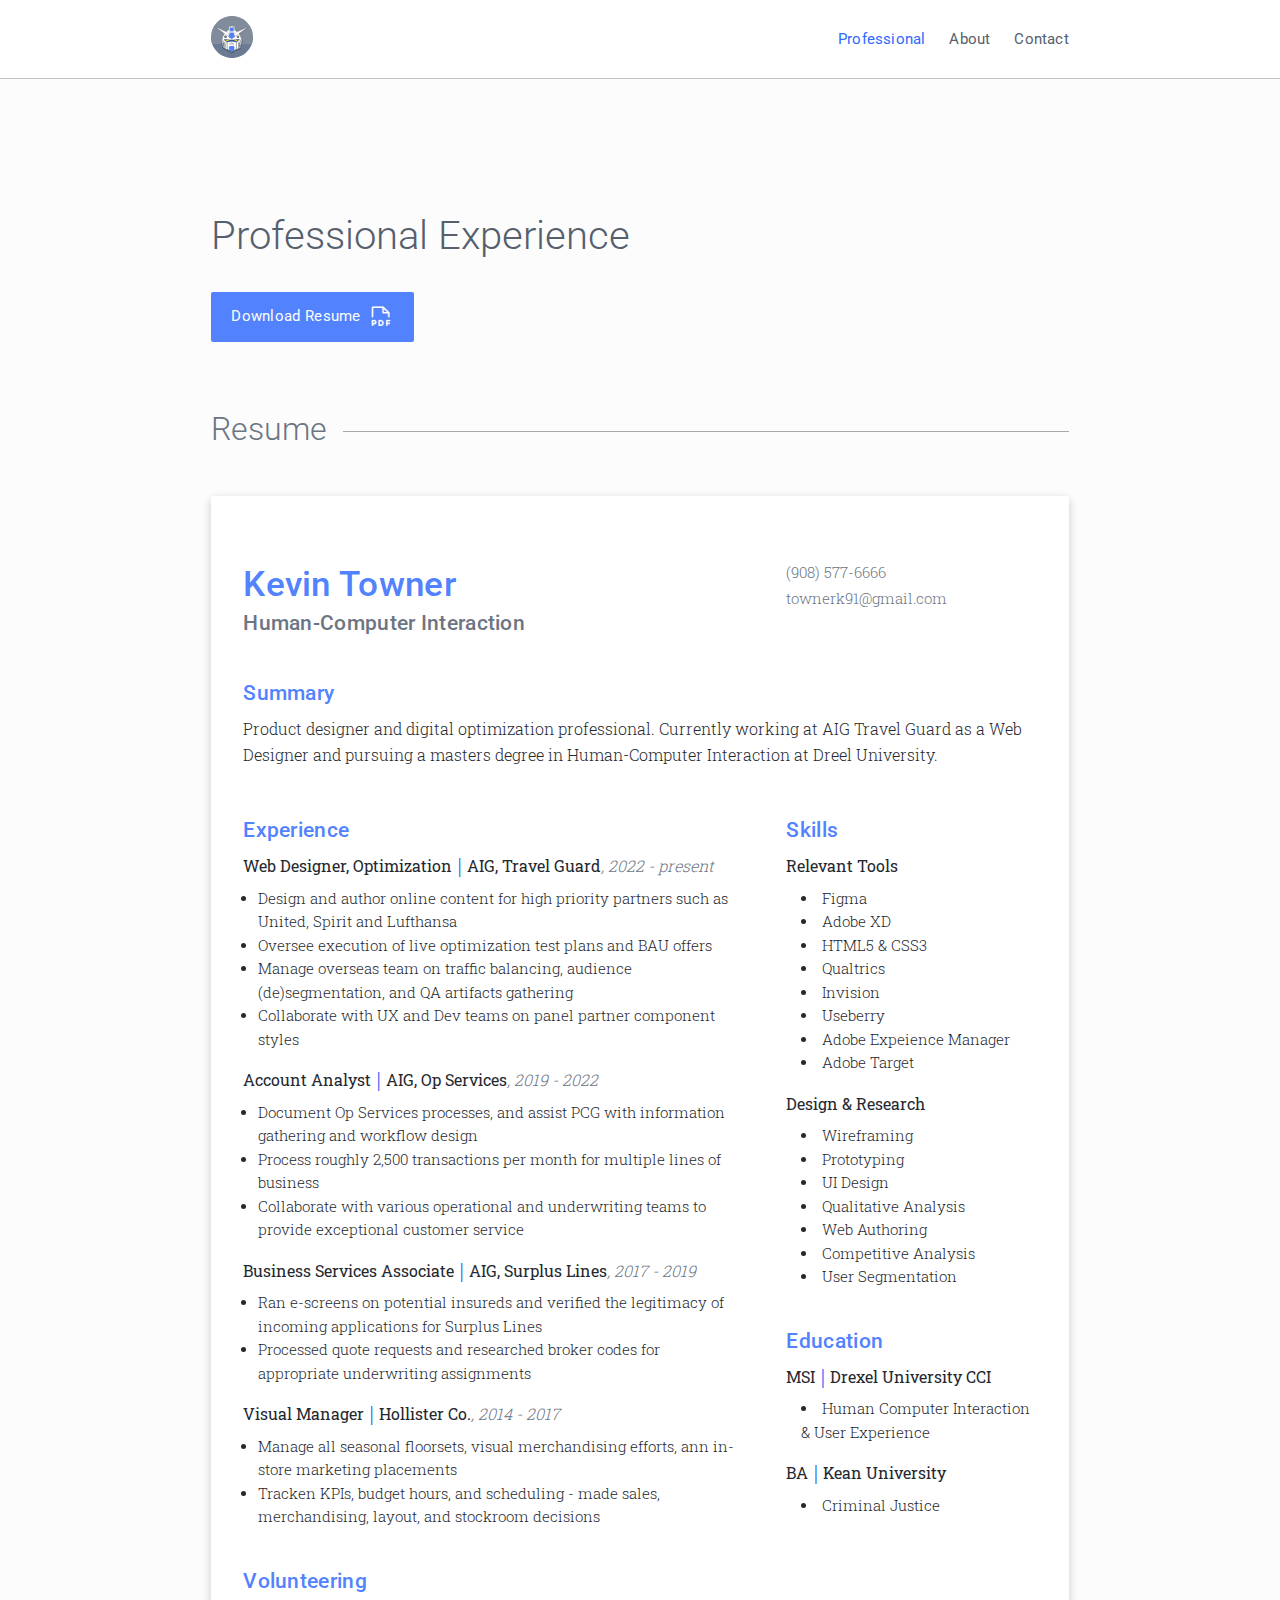
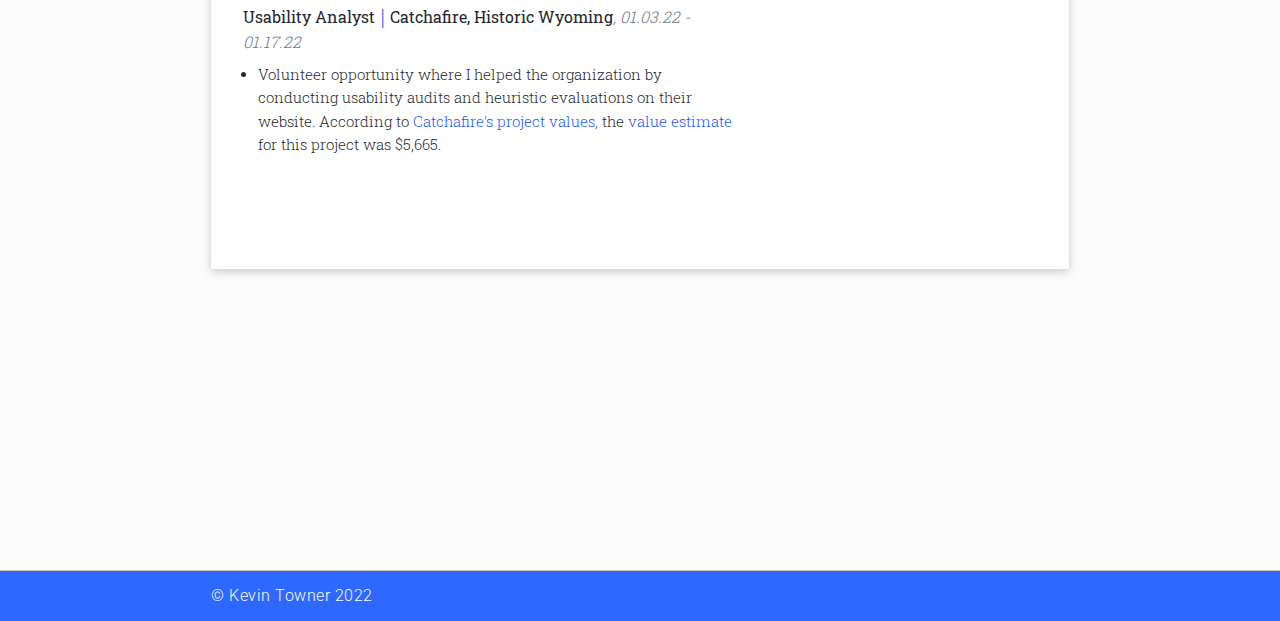
==== commit 53c1c0b8: "Save" ====
--- a/public/professional.html
+++ b/public/professional.html
@@ -62,11 +62,11 @@
     </div>
   </nav>
   <div class="container-screen_content-67">
-    <div id="headline"><h1>Professional</h1></div>
+    <div id="headline"><h1>Professional Experience</h1></div>
     <div class="row" id="row-header">
       <div>
         <!-- <h4>Welcome to my page</h4> -->
-        <p>Professional and academic experiences in HCI, User Experience, and website design</p>
+        <!-- <p>Professional and academic experiences in HCI, User Experience, and website design</p> -->
         <div class="button-row">
           <form rel="link to resume" target="_blank" action="../assets/images/misc/resume-mast.pdf">
             <button id="button-1" class="button-CTA">
@@ -76,11 +76,11 @@
           </form>
         </div>
       </div>
-      <div>
+      <!-- <div>
         <a target="blank" rel="Gundam inspired logo" href="">
           <img id="gundam-logo" src="../assets/images/branding/gundam-image.png" alt="Gundam inspired logo created in Figma">
         </a>
-      </div>
+      </div> -->
       <div id="row-case_studies-anchor"></div><!--Anchor - Projects-->
     </div>
     <h2><span>Resume</span></h2>
@@ -155,7 +155,8 @@
               <li>Qualtrics</li>
               <li>Invision</li>
               <li>Useberry</li>
-              <li>Adobe AEM</li>
+              <li>Adobe Expeience Manager</li>
+              <li>Adobe Target</li>
             </ul>
           </div>
           <div itemscope itemtype="https://www.schema.org/Occupation">
--- a/assets/css/professional/style.css
+++ b/assets/css/professional/style.css
@@ -96,8 +96,8 @@
 }
 .font-heading_text-h2 {
   font-family: 'Roboto', sans-serif;
-  font-weight: 400;
-  font-size: 26pt;
+  font-weight: 300;
+  font-size: 24pt;
   text-align: left;
   color: #6C7583;
   border-bottom: 1px solid #a9a9a9;
@@ -111,7 +111,7 @@
 .font-heading_text-h3 {
   font-family: 'Roboto', sans-serif;
   font-weight: 300;
-  font-size: 26pt;
+  font-size: 21pt;
   margin: 0 0 18px 0;
   text-align: left;
   line-height: 140%;
@@ -119,7 +119,7 @@
 }
 .font-heading_text-h4 {
   font-family: 'Roboto', sans-serif;
-  font-weight: 600;
+  font-weight: 500;
   font-size: 20pt;
   letter-spacing: 0.3px;
   margin: 0 0 12px 0;
@@ -213,8 +213,8 @@
 }
 h2 {
   font-family: 'Roboto', sans-serif;
-  font-weight: 400;
-  font-size: 26pt;
+  font-weight: 300;
+  font-size: 24pt;
   text-align: left;
   color: #6C7583;
   border-bottom: 1px solid #a9a9a9;
@@ -228,7 +228,7 @@
 h3 {
   font-family: 'Roboto', sans-serif;
   font-weight: 300;
-  font-size: 26pt;
+  font-size: 21pt;
   margin: 0 0 18px 0;
   text-align: left;
   line-height: 140%;
@@ -236,7 +236,7 @@
 }
 h4 {
   font-family: 'Roboto', sans-serif;
-  font-weight: 600;
+  font-weight: 500;
   font-size: 20pt;
   letter-spacing: 0.3px;
   margin: 0 0 12px 0;
